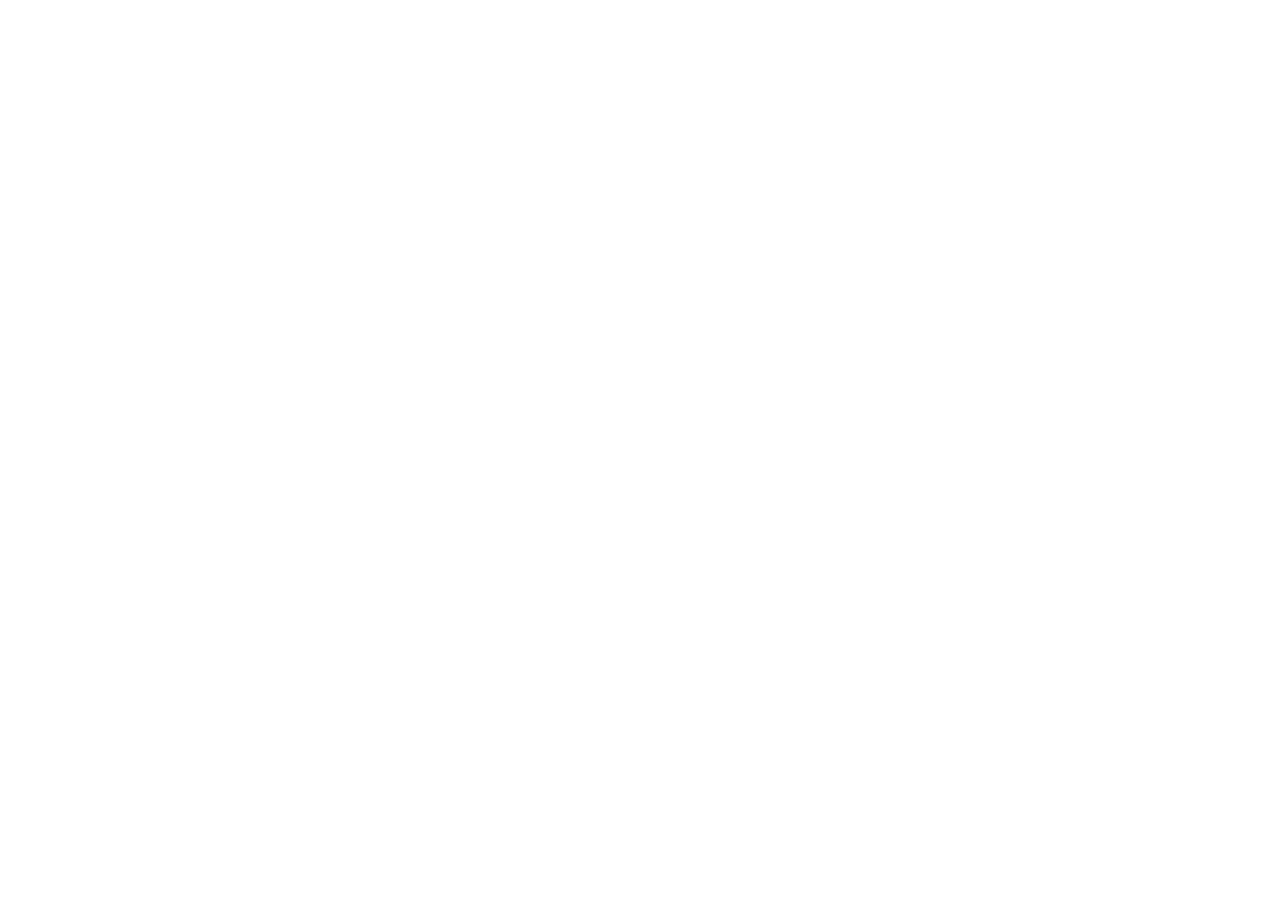
==== html/menu.html @ a93387c2 "init: stark task landing-page" ====
<!doctype html>
<html lang="en">
  <head>
    <meta charset="UTF-8" />
    <meta name="viewport" content="width=device-width, initial-scale=1.0" />
    <link
      type="image/png"
      sizes="16x16"
      rel="icon"
      href="./../assets/ficon/icons16x16.png"
    />
    <link rel="preconnect" href="https://fonts.googleapis.com" />
    <link rel="preconnect" href="https://fonts.gstatic.com" crossorigin />
    <link
      href="https://fonts.googleapis.com/css2?family=Inter:wght@400;600&display=swap"
      rel="stylesheet"
    />
    <link rel="stylesheet" href="./../styles/css/style.css" />
    <title>Menu</title>
  </head>
  <body></body>
</html>
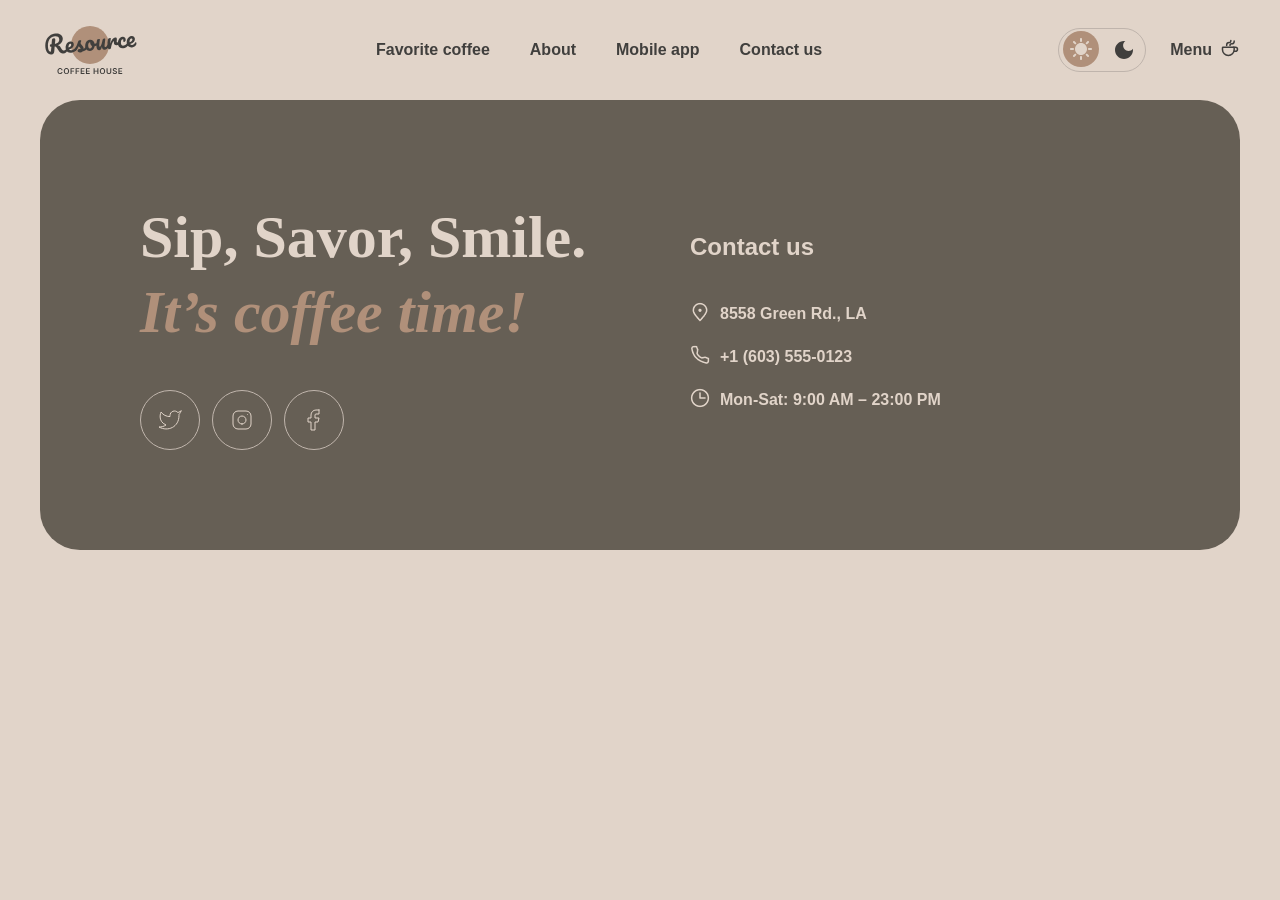
==== commit e8568a93: "feat: add header and footer for index and menu page" ====
--- a/html/menu.html
+++ b/html/menu.html
@@ -15,8 +15,198 @@
       href="https://fonts.googleapis.com/css2?family=Inter:wght@400;600&display=swap"
       rel="stylesheet"
     />
+    <link
+      rel="stylesheet"
+      href="node_modules/modern-normalize/modern-normalize.css"
+    />
     <link rel="stylesheet" href="./../styles/css/style.css" />
     <title>Menu</title>
   </head>
-  <body></body>
+  <body>
+    <div class="wrapper">
+      <div class="container">
+        <div class="header">
+          <a href="./index.html" class="logo"
+            ><img
+              src="./../assets/images/logo.svg"
+              alt="logo"
+              width="100"
+              height="60"
+          /></a>
+          <nav class="header__menu menu-header">
+            <ul class="menu-header__list">
+              <li class="menu-header__item">
+                <a href="#favorites-coffee" class="menu-header__link"
+                  >Favorite coffee</a
+                >
+              </li>
+              <li class="menu-header__item">
+                <a href="#about" class="menu-header__link">About</a>
+              </li>
+              <li class="menu-header__item">
+                <a href="#mobile-app" class="menu-header__link">Mobile app</a>
+              </li>
+              <li class="mmenu-header__item">
+                <a href="#footer" class="menu-header__link">Contact us</a>
+              </li>
+            </ul>
+          </nav>
+          <div class="header__actions">
+            <div class="header__theme-switch theme-switch-header">
+              <div class="theme-switch-header__light">
+                <svg
+                  width="36"
+                  height="36"
+                  viewBox="0 0 36 36"
+                  fill="none"
+                  xmlns="http://www.w3.org/2000/svg"
+                >
+                  <rect width="36" height="36" rx="18" fill="#B0907A" />
+                  <path
+                    d="M17 10V8C17 7.45 17.45 7 18 7C18.55 7 19 7.45 19 8V10C19 10.55 18.55 11 18 11C17.45 11 17 10.55 17 10ZM24.36 13.05L25.77 11.63C26.16 11.24 26.16 10.61 25.77 10.22C25.38 9.83 24.75 9.83 24.36 10.22L22.95 11.64C22.56 12.03 22.56 12.66 22.95 13.05C23.34 13.44 23.97 13.44 24.36 13.05ZM28 17H26C25.45 17 25 17.45 25 18C25 18.55 25.45 19 26 19H28C28.55 19 29 18.55 29 18C29 17.45 28.55 17 28 17ZM18 25C17.45 25 17 25.45 17 26V28C17 28.55 17.45 29 18 29C18.55 29 19 28.55 19 28V26C19 25.45 18.55 25 18 25ZM11.64 13.05L10.22 11.64C9.83 11.25 9.83 10.61 10.22 10.23C10.61 9.85 11.25 9.84 11.63 10.23L13.04 11.64C13.43 12.03 13.43 12.67 13.04 13.05C12.65 13.43 12.02 13.44 11.64 13.05ZM22.95 22.95C22.56 23.34 22.56 23.98 22.95 24.36L24.36 25.77C24.75 26.16 25.39 26.16 25.77 25.77C26.16 25.38 26.16 24.74 25.77 24.36L24.36 22.95C23.98 22.56 23.34 22.56 22.95 22.95ZM8 19H10C10.55 19 11 18.55 11 18C11 17.45 10.55 17 10 17H8C7.45 17 7 17.45 7 18C7 18.55 7.45 19 8 19ZM11.64 25.78L13.05 24.37C13.44 23.98 13.44 23.34 13.05 22.96C12.66 22.58 12.02 22.57 11.64 22.96L10.23 24.37C9.84 24.76 9.84 25.4 10.23 25.78C10.61 26.17 11.25 26.17 11.64 25.78ZM18 12C14.69 12 12 14.69 12 18C12 21.31 14.69 24 18 24C21.31 24 24 21.31 24 18C24 14.69 21.31 12 18 12Z"
+                    fill="#E1D4C9"
+                  />
+                </svg>
+              </div>
+
+              <div class="theme-switch-header__dark">
+                <svg
+                  width="18"
+                  height="18"
+                  viewBox="0 0 18 18"
+                  fill="none"
+                  xmlns="http://www.w3.org/2000/svg"
+                >
+                  <path
+                    d="M9 0C4.03 0 0 4.03 0 9C0 13.97 4.03 18 9 18C13.97 18 18 13.97 18 9C18 8.54 17.96 8.08 17.9 7.64C16.92 9.01 15.32 9.9 13.5 9.9C10.52 9.9 8.1 7.48 8.1 4.5C8.1 2.69 8.99 1.08 10.36 0.0999999C9.92 0.0399999 9.46 0 9 0Z"
+                    fill="#403F3D"
+                  />
+                </svg>
+              </div>
+            </div>
+            <a class="header__button" href="menu.html"
+              >Menu
+
+              <img
+                src="./../assets/images/icons/coffee-cup.svg"
+                alt="coffee cup icon"
+              />
+            </a>
+            <button class="header__burger"><span></span> <span></span></button>
+          </div>
+        </div>
+
+        <footer class="footer" id="footer">
+          <div class="footer__content">
+            <h2 class="footer__title title title_colored_light title_size_s">
+              Sip, Savor, Smile.
+              <span class="title__fragment title__fragment_colored"
+                >It’s coffee time!</span
+              >
+            </h2>
+            <ul class="footer__social-list social-list">
+              <li class="social-list__item">
+                <a href="" class="social-list__link"
+                  ><svg
+                    xmlns="http://www.w3.org/2000/svg"
+                    width="24"
+                    height="24"
+                    viewBox="0 0 24 24"
+                    fill="none"
+                  >
+                    <path
+                      d="M23 3.01006C23 3.01006 20.9821 4.20217 19.86 4.54006C19.2577 3.84757 18.4573 3.35675 17.567 3.13398C16.6767 2.91122 15.7395 2.96725 14.8821 3.29451C14.0247 3.62177 13.2884 4.20446 12.773 4.96377C12.2575 5.72309 11.9877 6.62239 12 7.54006V8.54006C10.2426 8.58562 8.50127 8.19587 6.93101 7.4055C5.36074 6.61513 4.01032 5.44869 3 4.01006C3 4.01006 -1 13.0101 8 17.0101C5.94053 18.408 3.48716 19.109 1 19.0101C10 24.0101 21 19.0101 21 7.51006C20.9991 7.23151 20.9723 6.95365 20.92 6.68006C21.9406 5.67355 23 3.01006 23 3.01006Z"
+                      stroke="#E1D4C9"
+                      stroke-linecap="round"
+                      stroke-linejoin="round"
+                    />
+                  </svg>
+                </a>
+              </li>
+              <li class="social-list__item">
+                <a href="" class="social-list__link">
+                  <svg
+                    xmlns="http://www.w3.org/2000/svg"
+                    width="24"
+                    height="24"
+                    viewBox="0 0 24 24"
+                    fill="none"
+                  >
+                    <path
+                      d="M12 16C14.2091 16 16 14.2091 16 12C16 9.79086 14.2091 8 12 8C9.79086 8 8 9.79086 8 12C8 14.2091 9.79086 16 12 16Z"
+                      stroke="#E1D4C9"
+                      stroke-linecap="round"
+                      stroke-linejoin="round"
+                    />
+                    <path
+                      d="M3 16V8C3 5.23858 5.23858 3 8 3H16C18.7614 3 21 5.23858 21 8V16C21 18.7614 18.7614 21 16 21H8C5.23858 21 3 18.7614 3 16Z"
+                      stroke="#E1D4C9"
+                    />
+                    <path
+                      d="M17.5 6.51L17.51 6.49889"
+                      stroke="#E1D4C9"
+                      stroke-linecap="round"
+                      stroke-linejoin="round"
+                    />
+                  </svg>
+                </a>
+              </li>
+              <li class="social-list__item">
+                <a href="" class="social-list__link">
+                  <svg
+                    xmlns="http://www.w3.org/2000/svg"
+                    width="24"
+                    height="24"
+                    viewBox="0 0 24 24"
+                    fill="none"
+                  >
+                    <path
+                      d="M17 2H14C12.6739 2 11.4021 2.52678 10.4645 3.46447C9.52678 4.40215 9 5.67392 9 7V10H6V14H9V22H13V14H16L17 10H13V7C13 6.73478 13.1054 6.48043 13.2929 6.29289C13.4804 6.10536 13.7348 6 14 6H17V2Z"
+                      stroke="#E1D4C9"
+                      stroke-linecap="round"
+                      stroke-linejoin="round"
+                    />
+                  </svg>
+                </a>
+              </li>
+            </ul>
+          </div>
+
+          <div class="footer__contacts">
+            <h3 class="footer__subtitle">Contact us</h3>
+            <ul class="footer__cotact-list">
+              <li class="footer__contact-item">
+                <a
+                  class="footer__contact-link"
+                  href="https://maps.app.goo.gl/37LEPHxyYh8v7MDGA"
+                  target="_blank"
+                  rel="noopener "
+                >
+                  <img
+                    src="./../assets/images/icons/pin-alt.png"
+                    alt="pin-alt"
+                  />
+                  8558 Green Rd., LA</a
+                >
+              </li>
+              <li class="footer__contact-item">
+                <a class="footer__contact-link" href="tel:+16035550123">
+                  <img src="./../assets/images/icons/phone.png" alt="phone" />
+                  +1 (603) 555-0123</a
+                >
+              </li>
+              <li class="footer__contact-item">
+                <span
+                  ><img
+                    src="./../assets/images/icons/clock.png"
+                    alt="clock"
+                  />Mon-Sat: 9:00 AM – 23:00 PM</span
+                >
+              </li>
+            </ul>
+          </div>
+        </footer>
+      </div>
+    </div>
+  </body>
 </html>
--- a/styles/css/style.css
+++ b/styles/css/style.css
@@ -0,0 +1,617 @@
+:root {
+  --text-accent: #b0907a;
+  --text-light: #e1d4c9;
+  --text-dark: #403f3d;
+  --background-body: #e1d4c9;
+  --background-container: #665f55;
+  --background-backdrop: rgba(64, 63, 61, 0.8);
+  --border-light: #c1b6ad;
+  --border-dark: #665f55;
+}
+
+html,
+body {
+  height: 100%;
+  line-height: 1;
+}
+
+html {
+  font-size: 10px;
+  scroll-behavior: smooth;
+}
+
+body {
+  font-family: "Inter", sans-serif;
+  scrollbar-width: none;
+}
+
+body.overflow-hidden {
+  overflow: hidden;
+}
+
+ul {
+  list-style-type: none;
+}
+
+a {
+  text-decoration: none;
+}
+
+*,
+h1,
+h2,
+h3 {
+  margin: 0;
+  padding: 0;
+}
+
+*,
+html,
+body {
+  -webkit-box-sizing: border-box;
+          box-sizing: border-box;
+}
+
+.wrapper {
+  overflow: hidden;
+  display: -webkit-box;
+  display: -ms-flexbox;
+  display: flex;
+  -webkit-box-orient: vertical;
+  -webkit-box-direction: normal;
+      -ms-flex-direction: column;
+          flex-direction: column;
+  min-height: 100%;
+  background: var(--background-body);
+}
+
+.container {
+  max-width: 1440px;
+  margin: 0px auto;
+  padding: 0px 40px 0px 40px;
+}
+
+.main {
+  -webkit-box-flex: 1;
+      -ms-flex: 1 1 auto;
+          flex: 1 1 auto;
+}
+
+.title {
+  font-family: Inter;
+  font-weight: 600;
+}
+.title_colored_light {
+  color: var(--text-light);
+}
+.title_colored_dark {
+  color: var(--text-dark);
+}
+.title_size_m {
+  font-size: 7.2rem;
+  line-height: 105%; /* 75.6px */
+}
+.title_size_s {
+  font-size: 6rem;
+  line-height: 125%; /* 75px */
+}
+.title__fragment {
+  font-style: italic;
+}
+.title__fragment_colored {
+  color: var(--text-accent);
+}
+
+@media (max-width: 715.99px) {
+  .title_size_m {
+    font-size: 4.2rem;
+    line-height: 115%;
+  }
+  .title_size_s {
+    font-size: 3.2rem;
+  }
+}
+.header {
+  width: 100%;
+  min-height: 100px;
+  display: -webkit-box;
+  display: -ms-flexbox;
+  display: flex;
+  gap: 15px;
+  -webkit-box-pack: justify;
+      -ms-flex-pack: justify;
+          justify-content: space-between;
+  -webkit-box-align: center;
+      -ms-flex-align: center;
+          align-items: center;
+}
+.header__burger {
+  display: none;
+  position: relative;
+  z-index: 10;
+  width: 44px;
+  height: 44px;
+  -webkit-box-pack: center;
+      -ms-flex-pack: center;
+          justify-content: center;
+  -webkit-box-align: center;
+      -ms-flex-align: center;
+          align-items: center;
+  border-radius: 100px;
+  border: 1px solid var(--border-dark);
+  background-color: transparent;
+  cursor: pointer;
+}
+.header__burger span {
+  top: 39%;
+  left: 30%;
+  position: absolute;
+  width: 16px;
+  height: 1.5px;
+  background-color: #282828;
+  -webkit-transition: all 0.5s;
+  transition: all 0.5s;
+}
+.header__burger span:first-child {
+  top: auto;
+  bottom: 39%;
+  -webkit-transition: all 0.5s;
+  transition: all 0.5s;
+}
+.header__burger.burger-open span {
+  top: 50%;
+  -webkit-transform: rotate(45deg);
+      -ms-transform: rotate(45deg);
+          transform: rotate(45deg);
+  -webkit-transition: all 0.5s;
+  transition: all 0.5s;
+}
+.header__burger.burger-open span:first-child {
+  -webkit-transform: rotate(-45deg);
+      -ms-transform: rotate(-45deg);
+          transform: rotate(-45deg);
+  -webkit-transition: all 0.5s;
+  transition: all 0.5s;
+}
+.header__actions {
+  display: -webkit-box;
+  display: -ms-flexbox;
+  display: flex;
+  -webkit-box-pack: justify;
+      -ms-flex-pack: justify;
+          justify-content: space-between;
+  -webkit-box-align: center;
+      -ms-flex-align: center;
+          align-items: center;
+  gap: 24px;
+  height: 52px;
+}
+.header__theme-switch {
+  display: -webkit-box;
+  display: -ms-flexbox;
+  display: flex;
+  -webkit-box-pack: justify;
+      -ms-flex-pack: justify;
+          justify-content: space-between;
+  -webkit-box-align: center;
+      -ms-flex-align: center;
+          align-items: center;
+  gap: 8px;
+  border: 1px solid #bfb4ac;
+  border-radius: 100px;
+  padding: 4px;
+  width: 88px;
+  height: 44px;
+  cursor: pointer;
+}
+.header__button {
+  position: relative;
+  display: -webkit-box;
+  display: -ms-flexbox;
+  display: flex;
+  -webkit-box-pack: center;
+      -ms-flex-pack: center;
+          justify-content: center;
+  -webkit-box-align: start;
+      -ms-flex-align: start;
+          align-items: flex-start;
+  gap: 8px;
+  color: var(--text-dark);
+  font-size: 1.6em;
+  font-style: normal;
+  font-weight: 600;
+  line-height: 150%; /* 24px */
+}
+.header__button img {
+  display: block;
+}
+.header__button::before {
+  position: absolute;
+  bottom: -2px;
+  left: 0;
+  content: "";
+  height: 2px;
+  opacity: 0;
+  width: 100%;
+  -webkit-transform: scaleX(0);
+      -ms-transform: scaleX(0);
+          transform: scaleX(0);
+  -webkit-transform-origin: 50% -50%;
+      -ms-transform-origin: 50% -50%;
+          transform-origin: 50% -50%;
+  background: var(--text-dark);
+  -webkit-transition: all 0.7s;
+  transition: all 0.7s;
+}
+.header__button.disabled {
+  pointer-events: none;
+}
+.header__button.disabled::before {
+  opacity: 1;
+  -webkit-transform: scaleX(1);
+      -ms-transform: scaleX(1);
+          transform: scaleX(1);
+}
+
+.theme-switch-header__light {
+  border-radius: 100px;
+}
+.theme-switch-header__dark {
+  display: -webkit-box;
+  display: -ms-flexbox;
+  display: flex;
+  -webkit-box-pack: center;
+      -ms-flex-pack: center;
+          justify-content: center;
+  -webkit-box-align: center;
+      -ms-flex-align: center;
+          align-items: center;
+  width: 36px;
+  height: 36px;
+  border-radius: 100px;
+  background-color: transparent;
+  -webkit-transition: all 0.7s;
+  transition: all 0.7s;
+}
+.theme-switch-header__dark svg path {
+  fill: #403f3d;
+  -webkit-transition: all 0.7s;
+  transition: all 0.7s;
+}
+
+.logo {
+  position: relative;
+  z-index: 10;
+  width: 100px;
+  max-height: 60px;
+}
+
+.menu-header {
+  display: -webkit-box;
+  display: -ms-flexbox;
+  display: flex;
+  -webkit-box-pack: center;
+      -ms-flex-pack: center;
+          justify-content: center;
+  gap: 40px;
+}
+.menu-header__list {
+  display: -webkit-box;
+  display: -ms-flexbox;
+  display: flex;
+  -webkit-box-pack: center;
+      -ms-flex-pack: center;
+          justify-content: center;
+  -webkit-box-align: center;
+      -ms-flex-align: center;
+          align-items: center;
+  gap: 40px;
+}
+.menu-header__link {
+  position: relative;
+  display: block;
+  color: var(--text-dark);
+  font-size: 1.6em;
+  font-style: normal;
+  font-weight: 600;
+  line-height: 150%; /* 24px */
+}
+.menu-header__link::before {
+  position: absolute;
+  bottom: -2px;
+  left: 0px;
+  content: "";
+  height: 2px;
+  opacity: 0;
+  width: 100%;
+  line-height: 0;
+  -webkit-transform: scale(0, 1);
+      -ms-transform: scale(0, 1);
+          transform: scale(0, 1);
+  -webkit-transform-origin: center top;
+      -ms-transform-origin: center top;
+          transform-origin: center top;
+  background: var(--text-dark);
+  -webkit-transition: all 0.7s;
+  transition: all 0.7s;
+}
+
+.menu-header.burger-open {
+  right: 0;
+  -webkit-transition: all 0.7s;
+  transition: all 0.7s;
+}
+.menu-header.burger-open .header__button {
+  display: -webkit-box;
+  display: -ms-flexbox;
+  display: flex;
+}
+
+@media (hover: hover) {
+  .header__button:hover:before {
+    -webkit-transition: all 0.7s;
+    transition: all 0.7s;
+    opacity: 1;
+    -webkit-transform: scaleX(1);
+        -ms-transform: scaleX(1);
+            transform: scaleX(1);
+  }
+  .menu-header__link:hover:before {
+    -webkit-transition: all 0.7s;
+    transition: all 0.7s;
+    opacity: 1;
+    -webkit-transform: scale(100%, 1);
+        -ms-transform: scale(100%, 1);
+            transform: scale(100%, 1);
+  }
+  .theme-switch-header:hover .theme-switch-header__dark {
+    background-color: #665f55;
+    -webkit-transition: all 0.7s;
+    transition: all 0.7s;
+  }
+  .theme-switch-header:hover .theme-switch-header__dark svg path {
+    fill: #e1d4c9;
+    -webkit-transition: all 0.7s;
+    transition: all 0.7s;
+  }
+}
+@media (max-width: 768.99px) {
+  .menu-header,
+  .header__button {
+    display: none;
+  }
+  .menu-header {
+    height: 100%;
+    width: 100%;
+    position: fixed;
+    z-index: 6;
+    top: 0;
+    right: -100%;
+    background: var(--background-body);
+    margin-top: 99px;
+    padding: 61px 40px 160px 40px;
+    display: -webkit-box;
+    display: -ms-flexbox;
+    display: flex;
+    -webkit-box-orient: vertical;
+    -webkit-box-direction: normal;
+        -ms-flex-direction: column;
+            flex-direction: column;
+    -webkit-box-pack: start;
+        -ms-flex-pack: start;
+            justify-content: start;
+    -webkit-box-align: center;
+        -ms-flex-align: center;
+            align-items: center;
+    gap: 99px;
+    overflow: auto;
+    -webkit-transition: all 0.7s;
+    transition: all 0.7s;
+  }
+  .menu-header__list {
+    -webkit-box-orient: vertical;
+    -webkit-box-direction: normal;
+        -ms-flex-direction: column;
+            flex-direction: column;
+    -webkit-box-pack: start;
+        -ms-flex-pack: start;
+            justify-content: start;
+    gap: 60px;
+  }
+  .menu-header__link,
+  .menu-header .header__button {
+    font-size: 3.2em;
+    font-weight: 600;
+    line-height: 125%;
+  }
+  .header__burger {
+    display: -webkit-box;
+    display: -ms-flexbox;
+    display: flex;
+    -webkit-transition: all 0.7s;
+    transition: all 0.7s;
+  }
+  .header__button {
+    -webkit-box-align: center;
+        -ms-flex-align: center;
+            align-items: center;
+    gap: 16px;
+  }
+}
+.footer {
+  padding: 100px;
+  border-radius: 40px;
+  background: var(--background-container, #665f55);
+  display: -webkit-box;
+  display: -ms-flexbox;
+  display: flex;
+  gap: 100px;
+  -webkit-box-pack: start;
+      -ms-flex-pack: start;
+          justify-content: flex-start;
+  -webkit-box-align: start;
+      -ms-flex-align: start;
+          align-items: start;
+}
+.footer__content {
+  -webkit-box-flex: 0;
+      -ms-flex: 0 1 50%;
+          flex: 0 1 50%;
+  display: -webkit-box;
+  display: -ms-flexbox;
+  display: flex;
+  -webkit-box-orient: vertical;
+  -webkit-box-direction: normal;
+      -ms-flex-direction: column;
+          flex-direction: column;
+  -webkit-box-pack: start;
+      -ms-flex-pack: start;
+          justify-content: flex-start;
+  -webkit-box-align: start;
+      -ms-flex-align: start;
+          align-items: start;
+  gap: 40px;
+}
+.footer__contacts {
+  -webkit-box-flex: 0;
+      -ms-flex: 0 1 50%;
+          flex: 0 1 50%;
+  padding-top: 32px;
+}
+.footer__subtitle {
+  color: var(--text-light);
+  font-size: 2.4rem;
+  font-style: normal;
+  font-weight: 600;
+  line-height: 125%; /* 30px */
+  margin-bottom: 40px;
+}
+.footer__cotact-list {
+  display: -webkit-box;
+  display: -ms-flexbox;
+  display: flex;
+  -webkit-box-orient: vertical;
+  -webkit-box-direction: normal;
+      -ms-flex-direction: column;
+          flex-direction: column;
+  -webkit-box-pack: start;
+      -ms-flex-pack: start;
+          justify-content: flex-start;
+  -webkit-box-align: start;
+      -ms-flex-align: start;
+          align-items: start;
+  gap: 19px;
+}
+.footer__contact-item span,
+.footer__contact-item a {
+  display: -webkit-box;
+  display: -ms-flexbox;
+  display: flex;
+  -webkit-box-align: start;
+      -ms-flex-align: start;
+          align-items: start;
+  gap: 10px;
+  color: var(--text-light);
+  font-size: 1.6rem;
+  font-style: normal;
+  font-weight: 600;
+  line-height: 150%; /* 24px */
+}
+.footer__contact-item a {
+  position: relative;
+  cursor: pointer;
+}
+.footer__contact-item a::before {
+  position: absolute;
+  bottom: -2px;
+  left: 50%;
+  -webkit-transform: translateX(-50%);
+      -ms-transform: translateX(-50%);
+          transform: translateX(-50%);
+  content: "";
+  height: 2px;
+  opacity: 0;
+  width: 0;
+  background: var(--text-light);
+  -webkit-transition: all 0.7s;
+  transition: all 0.7s;
+}
+
+.social-list {
+  display: -webkit-box;
+  display: -ms-flexbox;
+  display: flex;
+  gap: 12px;
+}
+.social-list__link {
+  display: -webkit-box;
+  display: -ms-flexbox;
+  display: flex;
+  width: 60px;
+  height: 60px;
+  -webkit-box-pack: center;
+      -ms-flex-pack: center;
+          justify-content: center;
+  -webkit-box-align: center;
+      -ms-flex-align: center;
+          align-items: center;
+  border-radius: 100px;
+  border: 1px solid var(--border-light);
+  cursor: pointer;
+  background-color: transparent;
+  -webkit-transition: all 0.5s;
+  transition: all 0.5s;
+}
+.social-list__link svg path {
+  stroke: #e1d4c9;
+  -webkit-transition: all 0.5s;
+  transition: all 0.5s;
+}
+
+@media (hover: hover) {
+  .footer__contact-item a:hover:before {
+    width: 100%;
+    -webkit-transition: all 0.7s;
+    transition: all 0.7s;
+    opacity: 1;
+  }
+  .social-list__link:hover {
+    background-color: var(--background-body);
+    -webkit-transition: all 0.5s;
+    transition: all 0.5s;
+  }
+  .social-list__link:hover svg path {
+    stroke: #403f3d;
+    -webkit-transition: all 0.5s;
+    transition: all 0.5s;
+  }
+}
+@media (max-width: 768.99px) {
+  .footer {
+    padding: 100px 60px 105px;
+    -webkit-box-orient: vertical;
+    -webkit-box-direction: normal;
+        -ms-flex-direction: column;
+            flex-direction: column;
+    gap: 100px;
+  }
+  .footer__content, .footer__contacts {
+    -webkit-box-flex: 0;
+        -ms-flex: 0 1 100%;
+            flex: 0 1 100%;
+  }
+  .footer__contacts {
+    padding-top: 0;
+  }
+}
+@media (max-width: 715.99px) {
+  .footer {
+    padding: 60px 15px 65px 16px;
+    gap: 40px;
+  }
+}
+@media (max-width: 715.99px) {
+  .container {
+    padding: 0px 16px 40px 16px;
+  }
+}/*# sourceMappingURL=style.css.map */
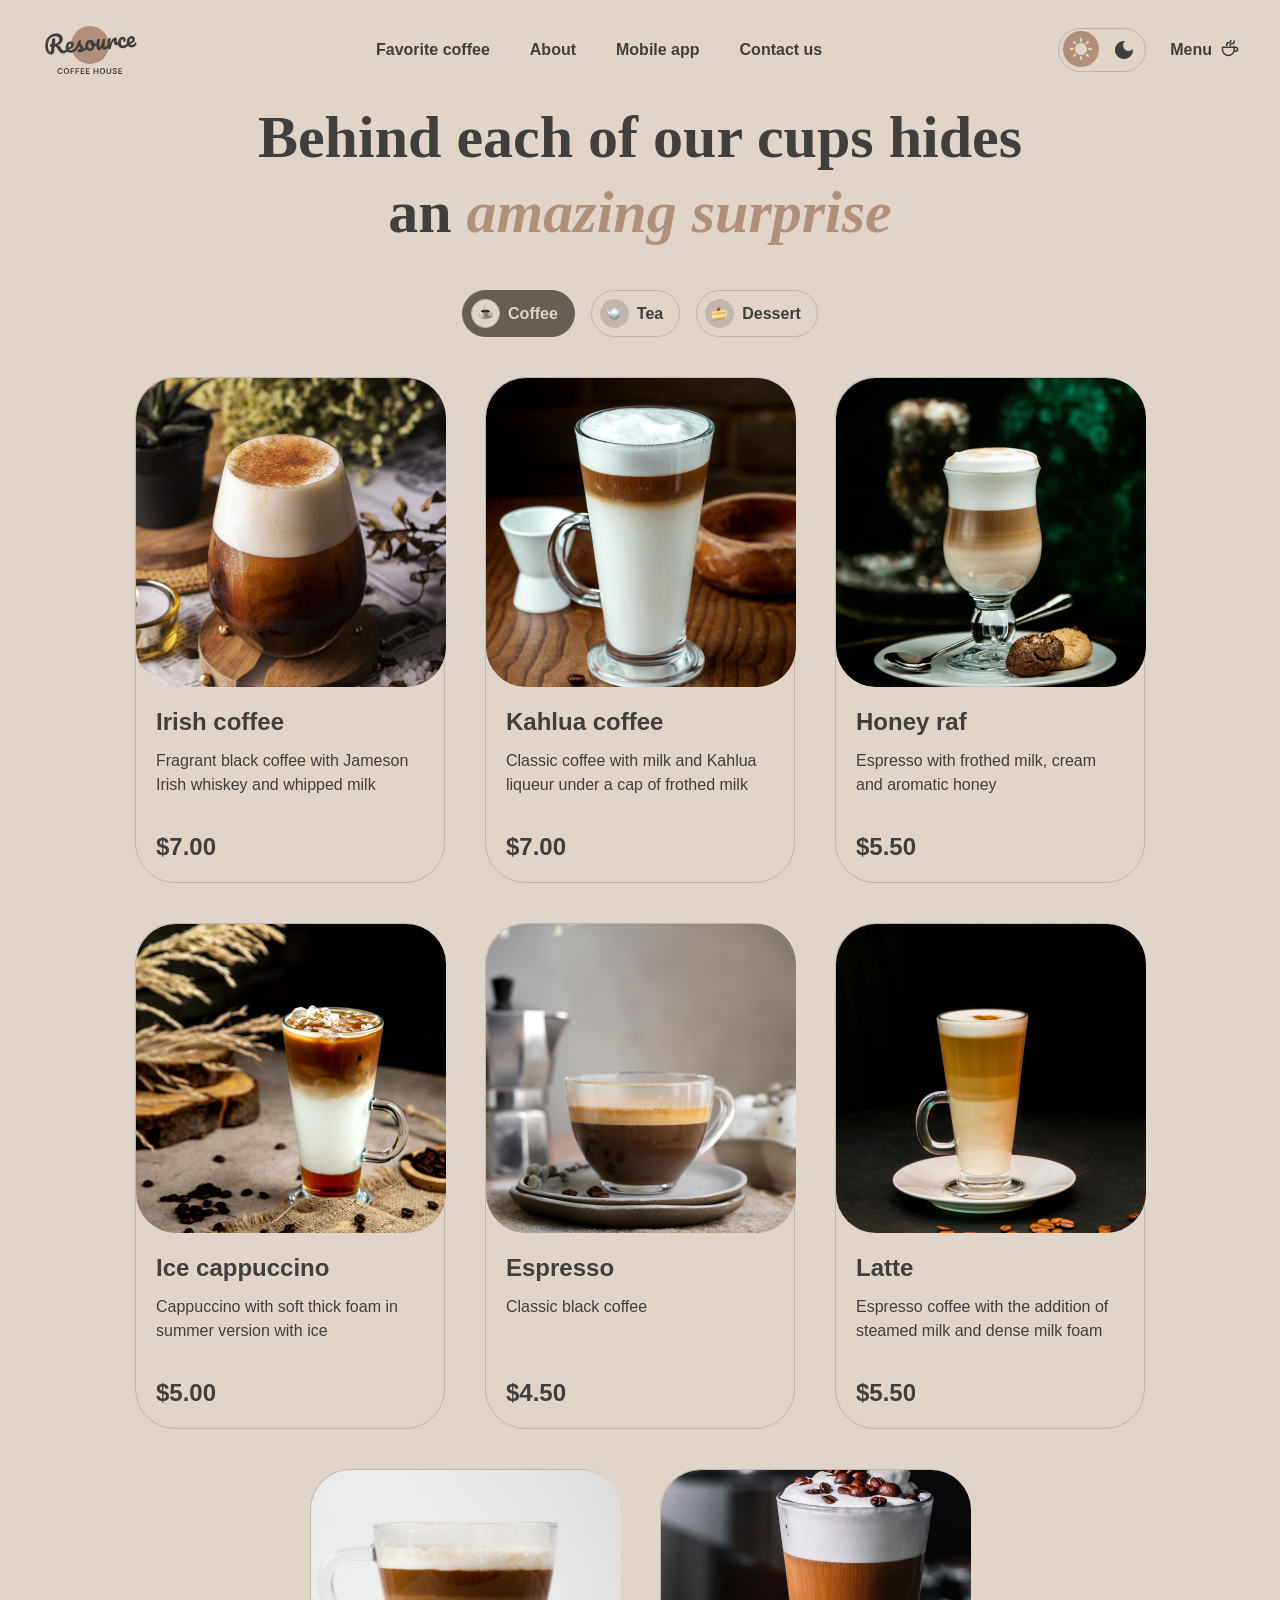
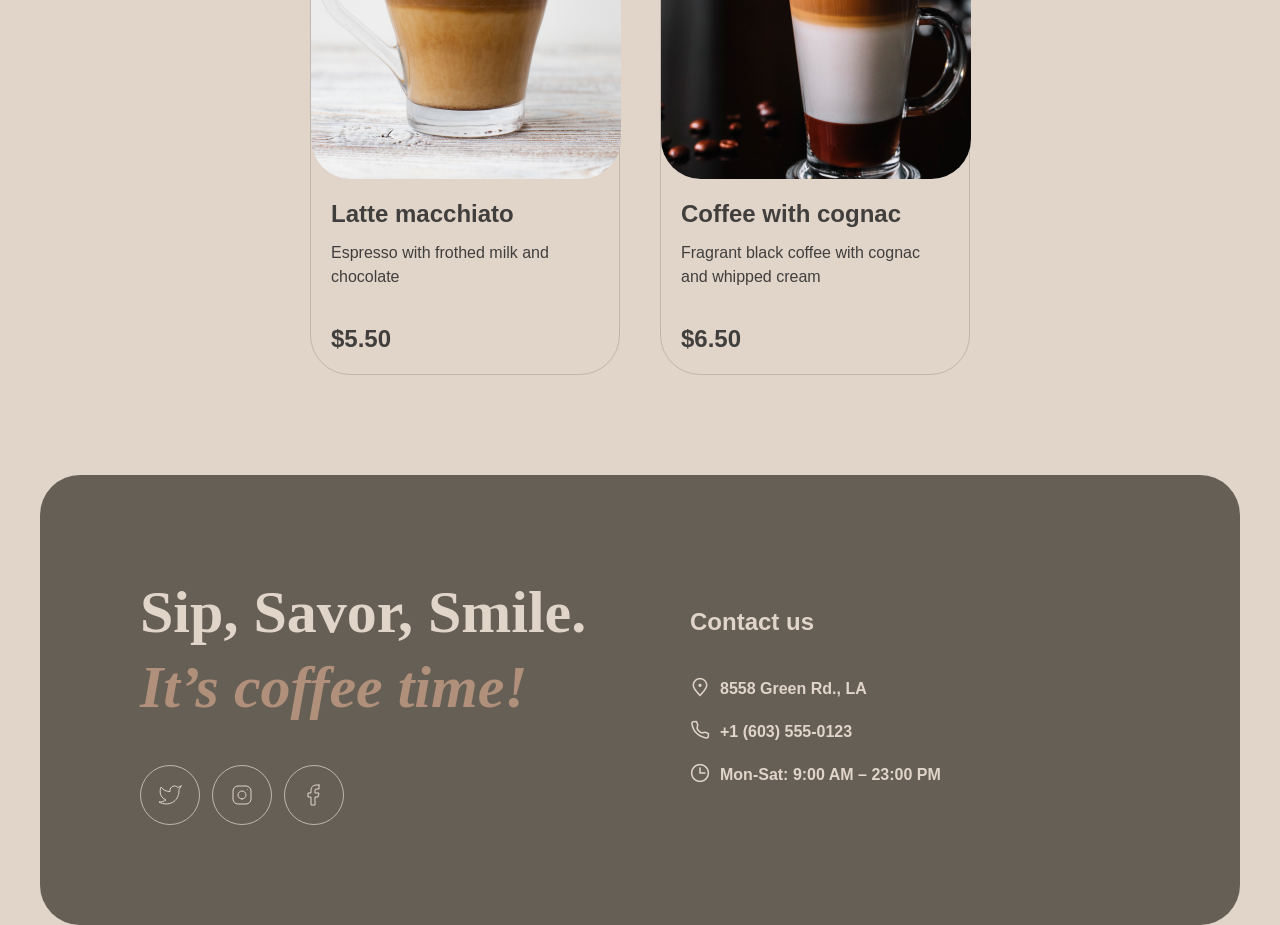
==== commit 3ab05bd7: "feat: add main block for menu page" ====
--- a/html/menu.html
+++ b/html/menu.html
@@ -95,7 +95,367 @@
             <button class="header__burger"><span></span> <span></span></button>
           </div>
         </div>
-
+        <main class="main">
+          <section class="menu">
+            <h1 class="menu__title title title_colored_dark title_size_s">
+              Behind each of our cups hides an
+              <span class="title__fragment title__fragment_colored"
+                >amazing surprise</span
+              >
+            </h1>
+            <div class="menu__block block">
+              <div class="block__tab-container">
+                <div
+                  class="block__tab block__tab-1 block__tab-active"
+                  data-tab="1"
+                >
+                  <div class="block__image">
+                    <img
+                      src="./../assets/images/menu-tab/cup.png"
+                      alt="cup icon"
+                    />
+                  </div>
+                  Coffee
+                </div>
+                <div class="block__tab block__tab-2" data-tab="2">
+                  <div class="block__image">
+                    <img
+                      src="./../assets/images/menu-tab/teapot.png"
+                      alt="teapot icon"
+                    />
+                  </div>
+                  Tea
+                </div>
+                <div class="block__tab block__tab-3" data-tab="3">
+                  <div class="block__image">
+                    <img
+                      src="./../assets/images/menu-tab/cake.png"
+                      alt="cake icon"
+                    />
+                  </div>
+                  Dessert
+                </div>
+              </div>
+              <div
+                class="block__showcase block__showcase-1 block__showcase-active"
+              >
+                <div class="block__item item">
+                  <div class="item__image">
+                    <img
+                      src="./../assets/pictures/menu/coffee/coffee-1.jpg"
+                      alt="Irish coffee"
+                    />
+                  </div>
+                  <div class="item__content">
+                    <p class="item__title">Irish coffee</p>
+                    <p class="item__description">
+                      Fragrant black coffee with Jameson Irish whiskey and
+                      whipped milk
+                    </p>
+                    <p class="item__price">$7.00</p>
+                  </div>
+                </div>
+                <div class="block__item item">
+                  <div class="item__image">
+                    <img
+                      src="./../assets/pictures/menu/coffee/coffee-2.jpg"
+                      alt="Kahlua coffee"
+                    />
+                  </div>
+                  <div class="item__content">
+                    <p class="item__title">Kahlua coffee</p>
+                    <p class="item__description">
+                      Classic coffee with milk and Kahlua liqueur under a cap of
+                      frothed milk
+                    </p>
+                    <p class="item__price">$7.00</p>
+                  </div>
+                </div>
+                <div class="block__item item">
+                  <div class="item__image">
+                    <img
+                      src="./../assets/pictures/menu/coffee/coffee-3.jpg"
+                      alt="Honey raf"
+                    />
+                  </div>
+                  <div class="item__content">
+                    <p class="item__title">Honey raf</p>
+                    <p class="item__description">
+                      Espresso with frothed milk, cream and aromatic honey
+                    </p>
+                    <p class="item__price">$5.50</p>
+                  </div>
+                </div>
+                <div class="block__item item">
+                  <div class="item__image">
+                    <img
+                      src="./../assets/pictures/menu/coffee/coffee-4.jpg"
+                      alt="Ice cappuccino"
+                    />
+                  </div>
+                  <div class="item__content">
+                    <p class="item__title">Ice cappuccino</p>
+                    <p class="item__description">
+                      Cappuccino with soft thick foam in summer version with ice
+                    </p>
+                    <p class="item__price">$5.00</p>
+                  </div>
+                </div>
+                <div class="block__item item">
+                  <div class="item__image">
+                    <img
+                      src="./../assets/pictures/menu/coffee/coffee-5.jpg"
+                      alt="Espresso"
+                    />
+                  </div>
+                  <div class="item__content">
+                    <p class="item__title">Espresso</p>
+                    <p class="item__description">Classic black coffee</p>
+                    <p class="item__price">$4.50</p>
+                  </div>
+                </div>
+                <div class="block__item item">
+                  <div class="item__image">
+                    <img
+                      src="./../assets/pictures/menu/coffee/coffee-6.jpg"
+                      alt="Latte"
+                    />
+                  </div>
+                  <div class="item__content">
+                    <p class="item__title">Latte</p>
+                    <p class="item__description">
+                      Espresso coffee with the addition of steamed milk and
+                      dense milk foam
+                    </p>
+                    <p class="item__price">$5.50</p>
+                  </div>
+                </div>
+                <div class="block__item item">
+                  <div class="item__image">
+                    <img
+                      src="./../assets/pictures/menu/coffee/coffee-7.jpg"
+                      alt="Latte macchiato"
+                    />
+                  </div>
+                  <div class="item__content">
+                    <p class="item__title">Latte macchiato</p>
+                    <p class="item__description">
+                      Espresso with frothed milk and chocolate
+                    </p>
+                    <p class="item__price">$5.50</p>
+                  </div>
+                </div>
+                <div class="block__item item">
+                  <div class="item__image">
+                    <img
+                      src="./../assets/pictures/menu/coffee/coffee-8.jpg"
+                      alt="Coffee with cognac"
+                    />
+                  </div>
+                  <div class="item__content">
+                    <p class="item__title">Coffee with cognac</p>
+                    <p class="item__description">
+                      Fragrant black coffee with cognac and whipped cream
+                    </p>
+                    <p class="item__price">$6.50</p>
+                  </div>
+                </div>
+              </div>
+              <div class="block__showcase block__showcase-2">
+                <div class="block__item item">
+                  <div class="item__image">
+                    <img
+                      src="./../assets/pictures/menu/tea/tea-1.png"
+                      alt="Moroccan"
+                    />
+                  </div>
+                  <div class="item__content">
+                    <p class="item__title">Moroccan</p>
+                    <p class="item__description">
+                      Fragrant black tea with the addition of tangerine,
+                      cinnamon, honey, lemon and mint
+                    </p>
+                    <p class="item__price">$4.50</p>
+                  </div>
+                </div>
+                <div class="block__item item">
+                  <div class="item__image">
+                    <img
+                      src="./../assets/pictures/menu/tea/tea-2.png"
+                      alt="Ginger"
+                    />
+                  </div>
+                  <div class="item__content">
+                    <p class="item__title">Ginger</p>
+                    <p class="item__description">
+                      Original black tea with fresh ginger, lemon and honey
+                    </p>
+                    <p class="item__price">$5.00</p>
+                  </div>
+                </div>
+                <div class="block__item item">
+                  <div class="item__image">
+                    <img
+                      src="./../assets/pictures/menu/tea/tea-3.png"
+                      alt="Cranberry"
+                    />
+                  </div>
+                  <div class="item__content">
+                    <p class="item__title">Cranberry</p>
+                    <p class="item__description">
+                      Invigorating black tea with cranberry and honey
+                    </p>
+                    <p class="item__price">$5.00</p>
+                  </div>
+                </div>
+                <div class="block__item item">
+                  <div class="item__image">
+                    <img
+                      src="./../assets/pictures/menu/tea/tea-4.png"
+                      alt="Sea buckthorn"
+                    />
+                  </div>
+                  <div class="item__content">
+                    <p class="item__title">Sea buckthorn</p>
+                    <p class="item__description">
+                      Toning sweet black tea with sea buckthorn, fresh thyme and
+                      cinnamon
+                    </p>
+                    <p class="item__price">$5.50</p>
+                  </div>
+                </div>
+              </div>
+              <div class="block__showcase block__showcase-3">
+                <div class="block__item item">
+                  <div class="item__image">
+                    <img
+                      src="./../assets/pictures/menu/dessert/dessert-1.png"
+                      alt="Marble cheesecake"
+                    />
+                  </div>
+                  <div class="item__content">
+                    <p class="item__title">Marble cheesecake</p>
+                    <p class="item__description">
+                      Philadelphia cheese with lemon zest on a light sponge cake
+                      and red currant jam
+                    </p>
+                    <p class="item__price">$3.50</p>
+                  </div>
+                </div>
+                <div class="block__item item">
+                  <div class="item__image">
+                    <img
+                      src="./../assets/pictures/menu/dessert/dessert-2.png"
+                      alt="Red velvet"
+                    />
+                  </div>
+                  <div class="item__content">
+                    <p class="item__title">Red velvet</p>
+                    <p class="item__description">
+                      Layer cake with cream cheese frosting
+                    </p>
+                    <p class="item__price">$4.00</p>
+                  </div>
+                </div>
+                <div class="block__item item">
+                  <div class="item__image">
+                    <img
+                      src="./../assets/pictures/menu/dessert/dessert-3.png"
+                      alt="Cheesecakes"
+                    />
+                  </div>
+                  <div class="item__content">
+                    <p class="item__title">Cheesecakes</p>
+                    <p class="item__description">
+                      Soft cottage cheese pancakes with sour cream and fresh
+                      berries and sprinkled with powdered sugar
+                    </p>
+                    <p class="item__price">$4.50</p>
+                  </div>
+                </div>
+                <div class="block__item item">
+                  <div class="item__image">
+                    <img
+                      src="./../assets/pictures/menu/dessert/dessert-4.png"
+                      alt="Creme brulee"
+                    />
+                  </div>
+                  <div class="item__content">
+                    <p class="item__title">Creme brulee</p>
+                    <p class="item__description">
+                      Delicate creamy dessert in a caramel basket with wild
+                      berries
+                    </p>
+                    <p class="item__price">$4.00</p>
+                  </div>
+                </div>
+                <div class="block__item item">
+                  <div class="item__image">
+                    <img
+                      src="./../assets/pictures/menu/dessert/dessert-5.png"
+                      alt="Pancakes"
+                    />
+                  </div>
+                  <div class="item__content">
+                    <p class="item__title">Pancakes</p>
+                    <p class="item__description">
+                      Tender pancakes with strawberry jam and fresh strawberries
+                    </p>
+                    <p class="item__price">$4.50</p>
+                  </div>
+                </div>
+                <div class="block__item item">
+                  <div class="item__image">
+                    <img
+                      src="./../assets/pictures/menu/dessert/dessert-6.png"
+                      alt="Honey cake"
+                    />
+                  </div>
+                  <div class="item__content">
+                    <p class="item__title">Honey cake</p>
+                    <p class="item__description">
+                      Classic honey cake with delicate custard
+                    </p>
+                    <p class="item__price">$4.50</p>
+                  </div>
+                </div>
+                <div class="block__item item">
+                  <div class="item__image">
+                    <img
+                      src="./../assets/pictures/menu/dessert/dessert-7.png"
+                      alt="Chocolate cake"
+                    />
+                  </div>
+                  <div class="item__content">
+                    <p class="item__title">Chocolate cake</p>
+                    <p class="item__description">
+                      Cake with hot chocolate filling and nuts with dried
+                      apricots
+                    </p>
+                    <p class="item__price">$5.50</p>
+                  </div>
+                </div>
+                <div class="block__item item">
+                  <div class="item__image">
+                    <img
+                      src="./../assets/pictures/menu/dessert/dessert-8.png"
+                      alt="Black forest"
+                    />
+                  </div>
+                  <div class="item__content">
+                    <p class="item__title">Black forest</p>
+                    <p class="item__description">
+                      A combination of thin sponge cake with cherry jam and
+                      light chocolate mousse
+                    </p>
+                    <p class="item__price">$6.50</p>
+                  </div>
+                </div>
+              </div>
+            </div>
+            <div class="block__refresh"></div>
+          </section>
+        </main>
         <footer class="footer" id="footer">
           <div class="footer__content">
             <h2 class="footer__title title title_colored_light title_size_s">
--- a/styles/css/style.css
+++ b/styles/css/style.css
@@ -438,6 +438,596 @@
     gap: 16px;
   }
 }
+.enjoy {
+  position: relative;
+  padding: 100px;
+  display: -webkit-box;
+  display: -ms-flexbox;
+  display: flex;
+  -webkit-box-orient: vertical;
+  -webkit-box-direction: normal;
+      -ms-flex-direction: column;
+          flex-direction: column;
+  -webkit-box-pack: center;
+      -ms-flex-pack: center;
+          justify-content: center;
+  -webkit-box-align: start;
+      -ms-flex-align: start;
+          align-items: flex-start;
+  -ms-flex-item-align: stretch;
+      align-self: stretch;
+  border-radius: 40px;
+  overflow: hidden;
+  background: url("./../../assets/pictures/enjoy-section/bg.jpg") center/cover no-repeat;
+}
+.enjoy__background-video {
+  width: 100%;
+  height: 100%;
+  position: absolute;
+  top: 0;
+  left: 0;
+  z-index: 1;
+  -o-object-fit: cover;
+     object-fit: cover;
+  width: 100%;
+  height: 100%;
+}
+.enjoy__content {
+  position: relative;
+  z-index: 4;
+  display: -webkit-box;
+  display: -ms-flexbox;
+  display: flex;
+  max-width: 530px;
+  -webkit-box-orient: vertical;
+  -webkit-box-direction: normal;
+      -ms-flex-direction: column;
+          flex-direction: column;
+  -webkit-box-pack: center;
+      -ms-flex-pack: center;
+          justify-content: center;
+  -webkit-box-align: start;
+      -ms-flex-align: start;
+          align-items: flex-start;
+  gap: 40px;
+}
+.enjoy__description {
+  color: var(--text-light);
+  font-size: 1.6rem;
+  font-style: normal;
+  font-weight: 400;
+  line-height: 150%; /* 24px */
+}
+.enjoy__button {
+  position: relative;
+  display: -webkit-box;
+  display: -ms-flexbox;
+  display: flex;
+  width: 200px;
+  height: 64px;
+  -webkit-box-align: center;
+      -ms-flex-align: center;
+          align-items: center;
+  -webkit-box-pack: center;
+      -ms-flex-pack: center;
+          justify-content: center;
+  border-radius: 100px;
+  background: var(--background-body);
+  color: var(--text-dark);
+  text-align: center;
+  font-size: 1.6rem;
+  font-style: normal;
+  font-weight: 600;
+  line-height: 150%; /* 24px */
+}
+.enjoy__button span {
+  position: absolute;
+  top: 50%;
+  right: 78px;
+  padding-right: 0px;
+  -webkit-transform: translateY(-50%);
+      -ms-transform: translateY(-50%);
+          transform: translateY(-50%);
+  -webkit-transition: all 0.5s;
+  transition: all 0.5s;
+}
+.enjoy__button img {
+  position: absolute;
+  top: 50%;
+  -webkit-transform: translateY(-50%);
+      -ms-transform: translateY(-50%);
+          transform: translateY(-50%);
+  right: 62px;
+  width: 20px;
+  height: 20px;
+  opacity: 0;
+  -webkit-transition: all 0.5s;
+  transition: all 0.5s;
+}
+
+@media (hover: hover) {
+  .enjoy__button:hover img {
+    -webkit-transition: all 0.5s;
+    transition: all 0.5s;
+    opacity: 1;
+  }
+  .enjoy__button:hover span {
+    padding-right: 10px;
+    -webkit-transition: all 0.5s;
+    transition: all 0.5s;
+  }
+}
+@media (max-width: 768.99px) {
+  .enjoy {
+    padding: 100px 60px;
+  }
+  .enjoy__button {
+    display: -webkit-box;
+    display: -ms-flexbox;
+    display: flex;
+    gap: 8px;
+    -webkit-box-pack: center;
+        -ms-flex-pack: center;
+            justify-content: center;
+    -webkit-box-align: center;
+        -ms-flex-align: center;
+            align-items: center;
+  }
+  .enjoy__button span {
+    position: static;
+    -webkit-transform: translateY(0);
+        -ms-transform: translateY(0);
+            transform: translateY(0);
+  }
+  .enjoy__button img {
+    position: static;
+    -webkit-transform: translateY(0);
+        -ms-transform: translateY(0);
+            transform: translateY(0);
+    opacity: 1;
+  }
+}
+@media (max-width: 715.99px) {
+  .enjoy {
+    padding: 60px 16px;
+  }
+}
+.favorites-coffee {
+  padding-top: 100px;
+  padding-bottom: 100px;
+  text-align: center;
+}
+.favorites-coffee__title {
+  padding-bottom: 40px;
+}
+.slider {
+  display: -webkit-box;
+  display: -ms-flexbox;
+  display: flex;
+  -webkit-box-pack: center;
+      -ms-flex-pack: center;
+          justify-content: center;
+  -webkit-box-align: center;
+      -ms-flex-align: center;
+          align-items: center;
+}
+.slider__wrapper {
+  width: 480px;
+  margin: 0 auto;
+  overflow: hidden;
+  margin-bottom: 40px;
+}
+.slider__list {
+  display: -webkit-box;
+  display: -ms-flexbox;
+  display: flex;
+  position: relative;
+  left: 0;
+  -webkit-transition: all 0.3s;
+  transition: all 0.3s;
+}
+.item-slider {
+  overflow: hidden;
+  width: 100%;
+  -ms-flex-negative: 0;
+      flex-shrink: 0;
+  -webkit-transition: all 0.4s;
+  transition: all 0.4s;
+}
+.item-slider__wrapper {
+  display: -webkit-box;
+  display: -ms-flexbox;
+  display: flex;
+  -webkit-box-orient: vertical;
+  -webkit-box-direction: normal;
+      -ms-flex-direction: column;
+          flex-direction: column;
+  gap: 20px;
+  -webkit-box-pack: start;
+      -ms-flex-pack: start;
+          justify-content: start;
+  -webkit-box-align: center;
+      -ms-flex-align: center;
+          align-items: center;
+}
+.item-slider__picture {
+  max-width: 100%;
+  display: -webkit-box;
+  display: -ms-flexbox;
+  display: flex;
+  -webkit-box-pack: center;
+      -ms-flex-pack: center;
+          justify-content: center;
+  -webkit-box-align: start;
+      -ms-flex-align: start;
+          align-items: flex-start;
+}
+.item-slider__picture img {
+  width: 100%;
+  max-width: 100%;
+  height: auto;
+}
+.item-slider__content {
+  max-width: 480px;
+  margin: 0 auto;
+  display: -webkit-box;
+  display: -ms-flexbox;
+  display: flex;
+  -webkit-box-orient: vertical;
+  -webkit-box-direction: normal;
+      -ms-flex-direction: column;
+          flex-direction: column;
+  -webkit-box-pack: start;
+      -ms-flex-pack: start;
+          justify-content: start;
+  -webkit-box-align: center;
+      -ms-flex-align: center;
+          align-items: center;
+  gap: 16px;
+}
+.item-slider__title {
+  color: var(--text-dark);
+  text-align: center;
+  font-size: 2.4em;
+  font-style: normal;
+  font-weight: 600;
+  line-height: 125%; /* 30px */
+}
+.item-slider__description {
+  color: var(--text-dark);
+  text-align: center;
+  font-size: 1.6rem;
+  font-style: normal;
+  font-weight: 400;
+  line-height: 150%; /* 24px */
+}
+.item-slider__price {
+  color: var(--text-dark);
+  text-align: center;
+  font-family: Inter;
+  font-size: 2.4rem;
+  font-style: normal;
+  font-weight: 600;
+  line-height: 125%; /* 30px */
+}
+
+.slider {
+  position: relative;
+  -webkit-transition: all 0.4s;
+  transition: all 0.4s;
+}
+.slider__control {
+  -webkit-box-flex: 0;
+      -ms-flex: 0 0 auto;
+          flex: 0 0 auto;
+  display: -webkit-box;
+  display: -ms-flexbox;
+  display: flex;
+  width: 60px;
+  height: 60px;
+  -webkit-box-pack: center;
+      -ms-flex-pack: center;
+          justify-content: center;
+  -webkit-box-align: center;
+      -ms-flex-align: center;
+          align-items: center;
+  border-radius: 100px;
+  border: 1px solid var(--border-dark);
+  background-color: transparent;
+  -webkit-transition: all 0.5s;
+  transition: all 0.5s;
+  margin-bottom: 36px;
+  cursor: pointer;
+}
+.slider__control svg path {
+  stroke: #403f3d;
+  -webkit-transition: all 0.5s;
+  transition: all 0.5s;
+}
+.slider__indicators {
+  display: -webkit-box;
+  display: -ms-flexbox;
+  display: flex;
+  gap: 12px;
+  -webkit-box-pack: center;
+      -ms-flex-pack: center;
+          justify-content: center;
+  -webkit-box-align: center;
+      -ms-flex-align: center;
+          align-items: center;
+}
+.slider__indicator {
+  height: 4px;
+  width: 40px;
+  border-radius: 100px;
+  background: var(--border-light);
+}
+.slider__indicator span {
+  display: block;
+  height: 100%;
+}
+.slider__indicator_active span {
+  width: 100%;
+  border-radius: 100px;
+  background: var(--border-dark);
+}
+
+@media (hover: hover) {
+  .slider__control:hover {
+    background: var(--background-container);
+    -webkit-transition: all 0.5s;
+    transition: all 0.5s;
+  }
+  .slider__control:hover svg path {
+    stroke: #e1d4c9;
+    -webkit-transition: all 0.5s;
+    transition: all 0.5s;
+  }
+}
+@media (max-width: 715.99px) {
+  .slider__wrapper {
+    width: 348px;
+    margin: 0 auto;
+    overflow: hidden;
+    margin-bottom: 40px;
+  }
+  .slider__content {
+    width: 348px;
+  }
+  .slider__control {
+    display: none;
+  }
+  .item-slider__wrapper {
+    gap: 18px;
+  }
+}
+.about__title {
+  margin-bottom: 40px;
+}
+.about__galleray {
+  max-width: 1360px;
+  display: grid;
+  -webkit-column-gap: 40px;
+     -moz-column-gap: 40px;
+          column-gap: 40px;
+  grid-template-columns: 1fr 1fr;
+  grid-template-rows: repeat(106, 10px);
+}
+.about__image {
+  border-radius: 20px;
+  overflow: hidden;
+  max-width: 660px;
+  display: -webkit-box;
+  display: -ms-flexbox;
+  display: flex;
+  -webkit-box-pack: center;
+      -ms-flex-pack: center;
+          justify-content: center;
+  -webkit-box-align: center;
+      -ms-flex-align: center;
+          align-items: center;
+}
+.about__image img {
+  height: auto;
+  -webkit-transition: all 0.5s;
+  transition: all 0.5s;
+}
+.about__image:nth-child(1) {
+  grid-area: 1/1/span 59/span 1;
+}
+.about__image:nth-child(2) {
+  grid-area: 1/2/span 43/span 1;
+}
+.about__image:nth-child(3) {
+  grid-area: 64/1/span 43/span 1;
+}
+.about__image:nth-child(4) {
+  grid-area: 48/2/span 59/span 1;
+}
+
+@media (hover: hover) {
+  .about__image:hover img {
+    -webkit-transform: scale(0.9);
+        -ms-transform: scale(0.9);
+            transform: scale(0.9);
+    -webkit-transition: all 0.5s;
+    transition: all 0.5s;
+  }
+}
+@media (max-width: 768.99px) {
+  .about__galleray {
+    max-width: 100%;
+    grid-template: repeat(2, 590px)/repeat(1, 1fr);
+    row-gap: 40px;
+  }
+  .about__image {
+    max-width: 100%;
+  }
+  .about__image:nth-child(3) {
+    display: none;
+    grid-area: content;
+  }
+  .about__image:nth-child(2) {
+    display: none;
+    grid-area: content;
+  }
+  .about__image:nth-child(1) {
+    grid-area: 1/1/span 1/span 1;
+  }
+  .about__image:nth-child(4) {
+    grid-area: 2/1/span 1/span 1;
+  }
+}
+.mobile-app {
+  padding-top: 99px;
+  padding-bottom: 100px;
+  display: -webkit-box;
+  display: -ms-flexbox;
+  display: flex;
+  gap: 100px;
+  -webkit-box-pack: justify;
+      -ms-flex-pack: justify;
+          justify-content: space-between;
+  -webkit-box-align: center;
+      -ms-flex-align: center;
+          align-items: center;
+}
+.mobile-app__content {
+  -webkit-box-flex: 0;
+      -ms-flex: 0 1 50%;
+          flex: 0 1 50%;
+  display: -webkit-box;
+  display: -ms-flexbox;
+  display: flex;
+  -webkit-box-orient: vertical;
+  -webkit-box-direction: normal;
+      -ms-flex-direction: column;
+          flex-direction: column;
+  -webkit-box-pack: start;
+      -ms-flex-pack: start;
+          justify-content: flex-start;
+  -webkit-box-align: start;
+      -ms-flex-align: start;
+          align-items: start;
+  gap: 40px;
+}
+.mobile-app__description {
+  color: var(--text-dark);
+  font-size: 1.6rem;
+  font-style: normal;
+  font-weight: 400;
+  line-height: 150%; /* 24px */
+  -ms-flex-item-align: stretch;
+      align-self: stretch;
+}
+.mobile-app__links {
+  display: -webkit-box;
+  display: -ms-flexbox;
+  display: flex;
+  gap: 20px;
+}
+.mobile-app__link {
+  display: grid;
+  -webkit-column-gap: 8px;
+     -moz-column-gap: 8px;
+          column-gap: 8px;
+  row-gap: 2px;
+  grid-template: "icon a" "icon b";
+  grid-template-columns: 33px auto;
+  justify-items: start;
+  width: 200px;
+  padding: 12px 20px;
+  border-radius: 100px;
+  border: 1px solid var(--border-dark);
+  background-color: transparent;
+  -webkit-transition: all 0.5s;
+  transition: all 0.5s;
+  cursor: pointer;
+}
+.mobile-app__link svg {
+  grid-area: icon;
+}
+.mobile-app__link svg path {
+  fill: #403f3d;
+  -webkit-transition: all 0.5s;
+  transition: all 0.5s;
+}
+.mobile-app__link span {
+  color: var(--text-dark);
+  text-align: center;
+  font-size: 1rem;
+  font-style: normal;
+  font-weight: 600;
+  line-height: 140%; /* 14px */
+  -ms-flex-item-align: end;
+      align-self: end;
+}
+.mobile-app__link span:last-child {
+  color: var(--text-dark);
+  font-size: 1.6em;
+  font-style: normal;
+  font-weight: 600;
+  line-height: 150%; /* 24px */
+  -ms-flex-item-align: start;
+      align-self: start;
+  -webkit-transition: all 0.5s;
+  transition: all 0.5s;
+}
+.mobile-app__image {
+  -webkit-box-flex: 0;
+      -ms-flex: 0 1 50%;
+          flex: 0 1 50%;
+  max-width: 50%;
+}
+.mobile-app__image img {
+  width: 100%;
+}
+
+@media (hover: hover) {
+  .mobile-app__link:hover {
+    background-color: var(--background-container);
+    -webkit-transition: all 0.5s;
+    transition: all 0.5s;
+  }
+  .mobile-app__link:hover span {
+    color: var(--text-light);
+    -webkit-transition: all 0.5s;
+    transition: all 0.5s;
+  }
+  .mobile-app__link:hover svg path {
+    fill: #e1d4c9;
+    -webkit-transition: all 0.5s;
+    transition: all 0.5s;
+  }
+}
+@media (max-width: 768.99px) {
+  .mobile-app {
+    padding-bottom: 97px;
+    -webkit-box-orient: vertical;
+    -webkit-box-direction: normal;
+        -ms-flex-direction: column;
+            flex-direction: column;
+    gap: 100px;
+  }
+  .mobile-app__content, .mobile-app__image {
+    -webkit-box-flex: 0;
+        -ms-flex: 0 1 100%;
+            flex: 0 1 100%;
+    max-width: 100%;
+  }
+}
+@media (max-width: 715.99px) {
+  .mobile-app {
+    gap: 40px;
+    padding-bottom: 90px;
+  }
+  .mobile-app__links {
+    -webkit-box-orient: vertical;
+    -webkit-box-direction: normal;
+        -ms-flex-direction: column;
+            flex-direction: column;
+  }
+}
 .footer {
   padding: 100px;
   border-radius: 40px;
@@ -610,6 +1200,430 @@
     gap: 40px;
   }
 }
+.block {
+  margin-bottom: 100px;
+}
+.block__tab-container {
+  display: -webkit-box;
+  display: -ms-flexbox;
+  display: flex;
+  -webkit-box-pack: center;
+      -ms-flex-pack: center;
+          justify-content: center;
+  gap: 16px;
+  max-width: 100%;
+  text-align: center;
+  margin-bottom: 40px;
+}
+.block__tab {
+  display: -webkit-box;
+  display: -ms-flexbox;
+  display: flex;
+  padding: 8px 16px 8px 8px;
+  -webkit-box-pack: center;
+      -ms-flex-pack: center;
+          justify-content: center;
+  -webkit-box-align: center;
+      -ms-flex-align: center;
+          align-items: center;
+  gap: 8px;
+  border-radius: 100px;
+  border: 1px solid var(--border-light);
+  background-color: transparent;
+  color: var(--text-dark);
+  font-size: 1.6rem;
+  font-style: normal;
+  font-weight: 600;
+  line-height: 150%; /* 24px */
+  -webkit-transition: all 0.7s;
+  transition: all 0.7s;
+  cursor: pointer;
+}
+.block__tab-active {
+  background-color: var(--background-container);
+  border: 1px solid var(--background-container);
+  color: var(--text-light);
+  -webkit-transition: all 0.7s;
+  transition: all 0.7s;
+  cursor: default;
+}
+.block__tab-active .block__image {
+  background: var(--background-body);
+}
+.block__image {
+  display: -webkit-box;
+  display: -ms-flexbox;
+  display: flex;
+  padding: 5px 5px;
+  -webkit-box-pack: center;
+      -ms-flex-pack: center;
+          justify-content: center;
+  -webkit-box-align: center;
+      -ms-flex-align: center;
+          align-items: center;
+  border-radius: 100px;
+  border: 1px solid var(--border-light);
+  background: var(--border-light);
+}
+.block__showcase {
+  display: none;
+  -webkit-box-pack: center;
+      -ms-flex-pack: center;
+          justify-content: center;
+  -webkit-box-align: stretch;
+      -ms-flex-align: stretch;
+          align-items: stretch;
+  -ms-flex-wrap: wrap;
+      flex-wrap: wrap;
+  gap: 40px;
+  -webkit-box-align: start;
+      -ms-flex-align: start;
+          align-items: start;
+}
+.block__showcase.block__showcase-active {
+  display: -webkit-box;
+  display: -ms-flexbox;
+  display: flex;
+}
+.block__item.remove {
+  display: none;
+}
+.block__refresh {
+  display: none;
+  width: 60px;
+  height: 60px;
+  margin: 0 auto 100px;
+  border-radius: 100px;
+  border: 1px solid var(--border-dark, #665f55);
+  background-color: transparent;
+  background-image: url("../../assets/images/icons/refresh.png");
+  background-size: 24px 24px;
+  background-position: center center;
+  background-repeat: no-repeat;
+}
+.block__refresh.active {
+  display: block;
+}
+
+.item {
+  display: -webkit-box;
+  display: -ms-flexbox;
+  display: flex;
+  -webkit-box-orient: vertical;
+  -webkit-box-direction: normal;
+      -ms-flex-direction: column;
+          flex-direction: column;
+  height: 506px;
+  max-width: 310px;
+  border-radius: 40px;
+  border: 1px solid var(--border-light, #c1b6ad);
+  cursor: pointer;
+}
+.item__image {
+  display: -webkit-box;
+  display: -ms-flexbox;
+  display: flex;
+  -webkit-box-pack: center;
+      -ms-flex-pack: center;
+          justify-content: center;
+  -webkit-box-align: center;
+      -ms-flex-align: center;
+          align-items: center;
+  width: 310px;
+  height: 310px;
+  border-radius: 40px;
+  overflow: hidden;
+}
+.item__image img {
+  display: block;
+  -webkit-transition: all 0.7s;
+  transition: all 0.7s;
+}
+.item__content {
+  -webkit-box-flex: 0;
+      -ms-flex: 0 1 196px;
+          flex: 0 1 196px;
+  padding: 20px;
+  display: -webkit-box;
+  display: -ms-flexbox;
+  display: flex;
+  -webkit-box-orient: vertical;
+  -webkit-box-direction: normal;
+      -ms-flex-direction: column;
+          flex-direction: column;
+  -webkit-box-pack: justify;
+      -ms-flex-pack: justify;
+          justify-content: space-between;
+  -webkit-box-align: start;
+      -ms-flex-align: start;
+          align-items: start;
+  gap: 12px;
+}
+.item__title {
+  color: var(--text-dark);
+  font-size: 2.4rem;
+  font-style: normal;
+  font-weight: 600;
+  line-height: 125%; /* 30px */
+}
+.item__description {
+  color: var(--text-dark);
+  -webkit-box-flex: 1;
+      -ms-flex: 1 1 auto;
+          flex: 1 1 auto;
+  font-size: 1.6rem;
+  font-style: normal;
+  font-weight: 400;
+  line-height: 150%; /* 24px */
+}
+.item__price {
+  color: var(--text-dark, #403f3d);
+  font-size: 2.4rem;
+  font-style: normal;
+  font-weight: 600;
+  line-height: 125%; /* 30px */
+}
+
+@media (hover: hover) {
+  .item:hover img {
+    -webkit-transform: scale(0.9);
+        -ms-transform: scale(0.9);
+            transform: scale(0.9);
+    -webkit-transition: all 0.7s;
+    transition: all 0.7s;
+  }
+  .block__tab:hover .block__image {
+    background: var(--background-body);
+  }
+  .block__tab:hover {
+    border: 1px solid var(--background-container);
+    background-color: var(--background-container);
+    color: var(--text-light);
+    -webkit-transition: all 0.7s;
+    transition: all 0.7s;
+  }
+}
+@media (max-width: 768.99px) {
+  .block {
+    margin-bottom: 40px;
+  }
+  .block__showcase {
+    padding-left: 14px;
+    padding-right: 14px;
+  }
+}
+@media (max-width: 715.99px) {
+  .block__showcase {
+    padding-left: 18px;
+    padding-right: 18px;
+  }
+  .block__tab-container {
+    gap: 8px;
+  }
+}
+.menu__title {
+  max-width: 800px;
+  text-align: center;
+  margin: 0 auto;
+  margin-bottom: 40px;
+}
+.menu__tab-container {
+  width: 370px;
+  margin: 0 auto;
+  margin-bottom: 40px;
+}
+
+.overlay.modal-open {
+  display: -webkit-box;
+  display: -ms-flexbox;
+  display: flex;
+  -webkit-box-pack: center;
+      -ms-flex-pack: center;
+          justify-content: center;
+  -webkit-box-align: center;
+      -ms-flex-align: center;
+          align-items: center;
+  position: fixed;
+  z-index: 14;
+  top: 0;
+  left: 0;
+  width: 100vw;
+  height: 100vh;
+  background: var(--background-backdrop);
+  overflow: auto;
+}
+
+.modal {
+  display: none;
+  gap: 20px;
+  border-radius: 40px;
+  background: var(--background-body);
+  max-width: 800px;
+  padding: 16px;
+  -webkit-box-pack: center;
+      -ms-flex-pack: center;
+          justify-content: center;
+  -webkit-box-align: start;
+      -ms-flex-align: start;
+          align-items: flex-start;
+}
+.modal__image {
+  -webkit-box-flex: 0;
+      -ms-flex: 0 0 310px;
+          flex: 0 0 310px;
+  display: -webkit-box;
+  display: -ms-flexbox;
+  display: flex;
+  -webkit-box-pack: center;
+      -ms-flex-pack: center;
+          justify-content: center;
+  -webkit-box-align: center;
+      -ms-flex-align: center;
+          align-items: center;
+  width: 310px;
+  height: 310px;
+  border-radius: 40px;
+  overflow: hidden;
+}
+.modal__content {
+  color: var(--text-dark);
+  font-family: Inter;
+}
+.modal__title {
+  font-family: Inter;
+  font-size: 24px;
+  font-weight: 600;
+  line-height: 125%; /* 30px */
+  margin-bottom: 12px;
+}
+.modal__description {
+  font-family: Inter;
+  font-size: 16px;
+  font-weight: 400;
+  line-height: 150%; /* 24px */
+  margin-bottom: 20px;
+}
+.modal__subtitle {
+  font-size: 16px;
+  font-weight: 400;
+  line-height: 150%; /* 24px */
+  margin-bottom: 7px;
+}
+.modal__button-container {
+  display: -webkit-box;
+  display: -ms-flexbox;
+  display: flex;
+  gap: 8px 8px;
+  margin-bottom: 19px;
+}
+.modal__button {
+  font-size: 16px;
+  font-style: normal;
+  font-weight: 600;
+  line-height: 150%; /* 24px */
+  border-radius: 100px;
+  border: 1px solid var(--border-light);
+  padding: 8px 16px 8px 8px;
+  display: -webkit-box;
+  display: -ms-flexbox;
+  display: flex;
+  -webkit-box-align: center;
+      -ms-flex-align: center;
+          align-items: center;
+  gap: 8px;
+}
+.modal__sign-button {
+  border-radius: 100px;
+  background: var(--border-light);
+  display: -webkit-box;
+  display: -ms-flexbox;
+  display: flex;
+  width: 30px;
+  height: 30px;
+  -webkit-box-pack: center;
+      -ms-flex-pack: center;
+          justify-content: center;
+  -webkit-box-align: center;
+      -ms-flex-align: center;
+          align-items: center;
+}
+.modal__button-selected {
+  color: var(--text-light);
+  background: var(--background-container);
+}
+.modal__button-selected .modal__sign-button {
+  color: var(--text-dark);
+  background: var(--background-body);
+}
+.modal__total {
+  display: -webkit-box;
+  display: -ms-flexbox;
+  display: flex;
+  -webkit-box-pack: justify;
+      -ms-flex-pack: justify;
+          justify-content: space-between;
+  font-size: 24px;
+  font-style: normal;
+  font-weight: 600;
+  line-height: 125%; /* 30px */
+  padding-bottom: 20px;
+  margin-bottom: 12px;
+  border-bottom: 1px solid var(--border-light);
+}
+.modal__information {
+  padding-left: 24px;
+  margin-bottom: 20px;
+  background-image: url("../../assets/images/icons/info-empty.png");
+  background-size: 16px 16px;
+  background-position: top left;
+  background-repeat: no-repeat;
+  margin-bottom: 31px;
+  font-size: 10px;
+  font-weight: 600;
+  line-height: 140%; /* 14px */
+}
+.modal__button-close {
+  width: 100%;
+  display: -webkit-box;
+  display: -ms-flexbox;
+  display: flex;
+  -webkit-box-pack: center;
+      -ms-flex-pack: center;
+          justify-content: center;
+  -webkit-box-align: center;
+      -ms-flex-align: center;
+          align-items: center;
+  border-radius: 100px;
+  border: 1px solid var(--border-dark);
+  height: 44px;
+  font-size: 16px;
+  font-weight: 600;
+  line-height: 150%; /* 24px */
+}
+
+.modal.modal-open {
+  display: -webkit-box;
+  display: -ms-flexbox;
+  display: flex;
+}
+
+@media (max-width: 768.99px) {
+  .modal {
+    width: 688px;
+  }
+  .modal__button-container {
+    -ms-flex-wrap: wrap;
+        flex-wrap: wrap;
+  }
+}
+@media (max-width: 715.99px) {
+  .modal {
+    width: 342px;
+  }
+  .modal__image {
+    display: none;
+  }
+}
 @media (max-width: 715.99px) {
   .container {
     padding: 0px 16px 40px 16px;
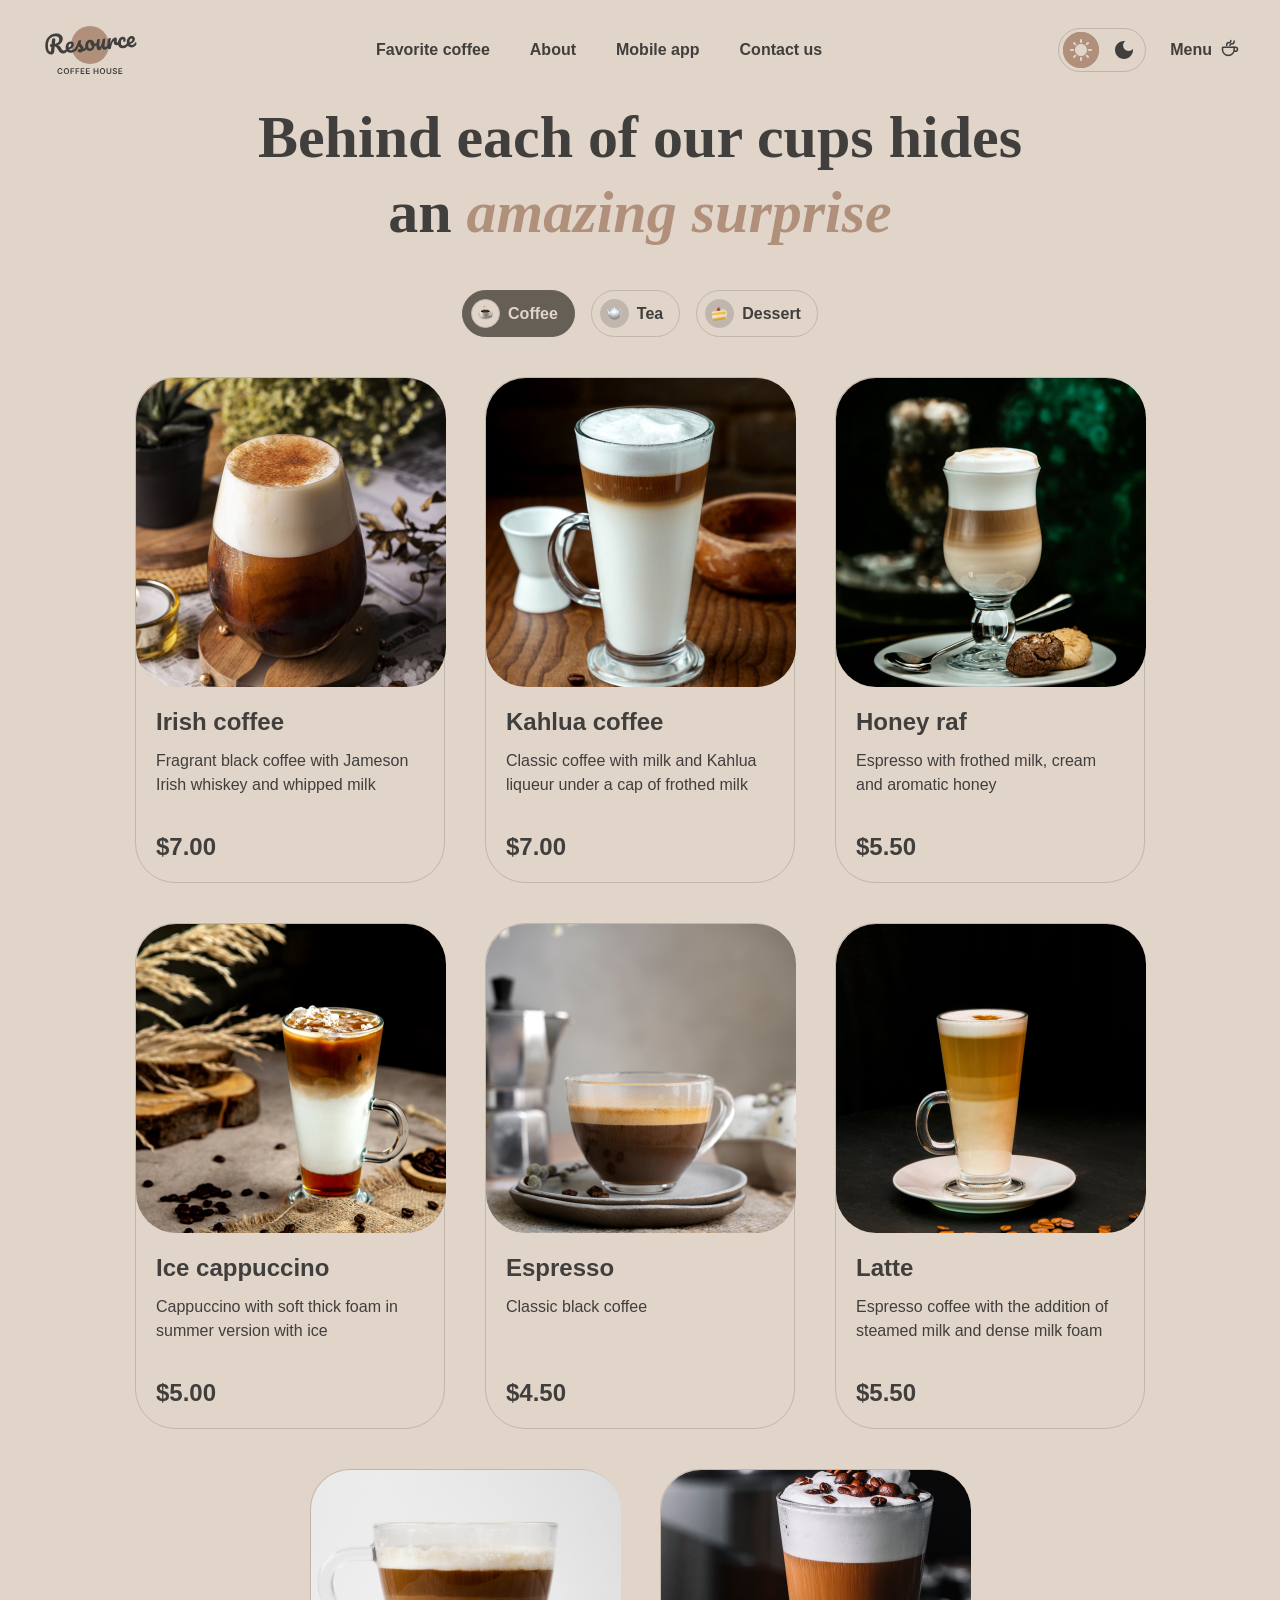
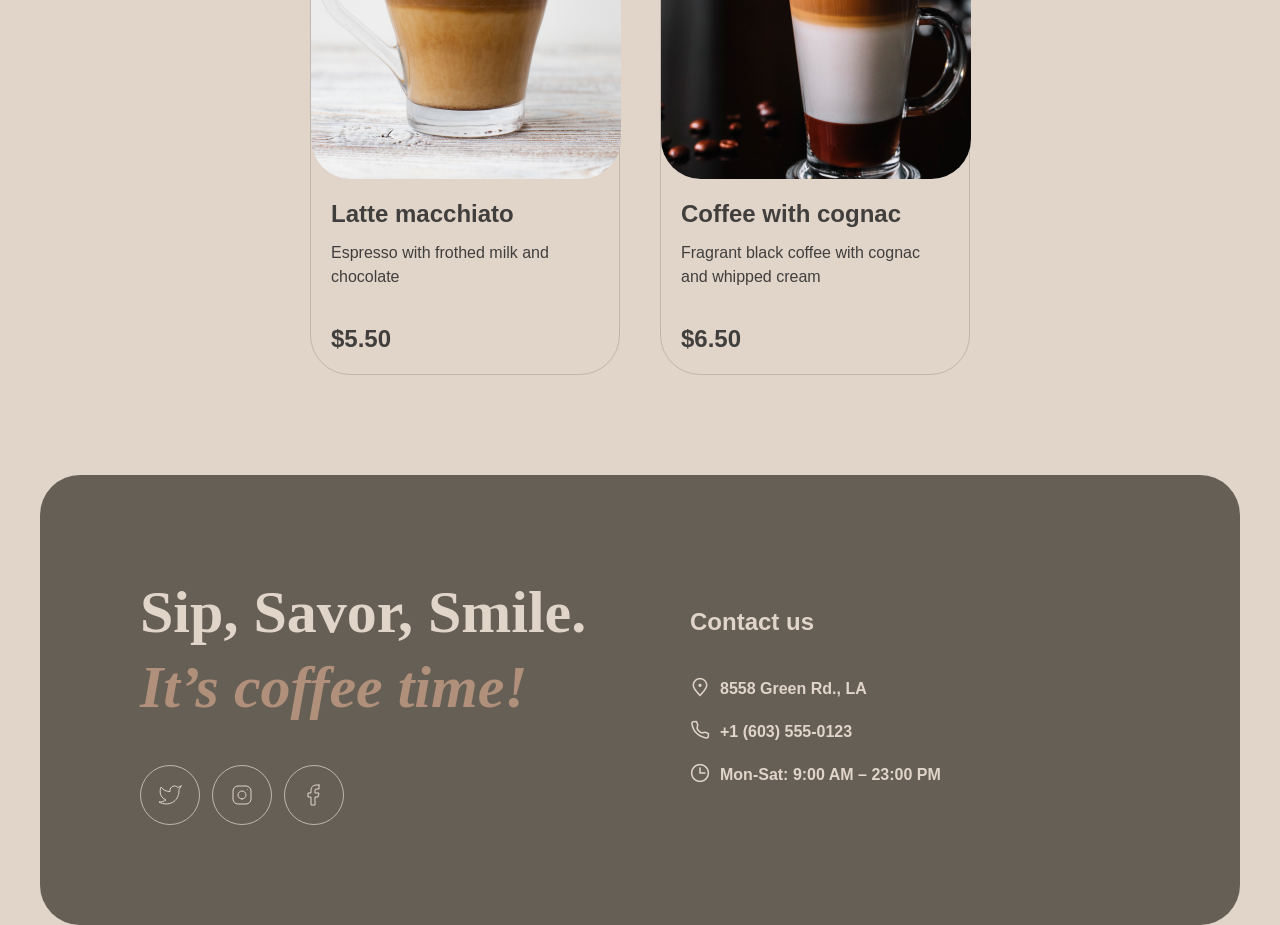
==== commit fbe34a34: "feat: add switching between categories and displaying additional cards" ====
--- a/html/menu.html
+++ b/html/menu.html
@@ -52,7 +52,10 @@
             </ul>
           </nav>
           <div class="header__actions">
-            <div class="header__theme-switch theme-switch-header">
+            <div
+              id="theme-toggle"
+              class="header__theme-switch theme-switch-header"
+            >
               <div class="theme-switch-header__light">
                 <svg
                   width="36"
@@ -88,6 +91,7 @@
               >Menu
 
               <img
+                id="header__button"
                 src="./../assets/images/icons/coffee-cup.svg"
                 alt="coffee cup icon"
               />
@@ -453,7 +457,22 @@
                 </div>
               </div>
             </div>
-            <div class="block__refresh"></div>
+            <div class="block__refresh">
+              <svg
+                width="21"
+                height="21"
+                viewBox="0 0 21 21"
+                fill="none"
+                xmlns="http://www.w3.org/2000/svg"
+              >
+                <path
+                  d="M20.3883 12C19.6645 16.8113 15.513 20.5 10.5 20.5C4.97715 20.5 0.5 16.0228 0.5 10.5C0.5 4.97715 4.97715 0.5 10.5 0.5C14.6006 0.5 18.1248 2.96819 19.6679 6.5"
+                  stroke="#403F3D"
+                  stroke-linecap="round"
+                  stroke-linejoin="round"
+                />
+              </svg>
+            </div>
           </section>
         </main>
         <footer class="footer" id="footer">
@@ -569,4 +588,6 @@
       </div>
     </div>
   </body>
+  <script src="../js/common/script.js" type="module"></script>
+  <script src="../js/menu-page/menu.js" type="module"></script>
 </html>
--- a/styles/css/style.css
+++ b/styles/css/style.css
@@ -5,8 +5,19 @@
   --background-body: #e1d4c9;
   --background-container: #665f55;
   --background-backdrop: rgba(64, 63, 61, 0.8);
-  --border-light: #c1b6ad;
-  --border-dark: #665f55;
+  --dark-border-primary: #c1b6ad;
+  --dark-border-inverse: #665f55;
+}
+
+html.dark {
+  --text-accent: #b0907a;
+  --text-light: #e1d4c9;
+  --text-dark: #e1d4c9;
+  --background-body: #292826;
+  --background-container: #403f3d;
+  --background-backdrop: rgba(41, 40, 38, 0.8);
+  --dark-border-primary: #665f55;
+  --dark-border-inverse: #c1b6ad;
 }
 
 html,
@@ -138,7 +149,7 @@
       -ms-flex-align: center;
           align-items: center;
   border-radius: 100px;
-  border: 1px solid var(--border-dark);
+  border: 1px solid var(--dark-border-inverse);
   background-color: transparent;
   cursor: pointer;
 }
@@ -255,6 +266,25 @@
 
 .theme-switch-header__light {
   border-radius: 100px;
+  display: -webkit-box;
+  display: -ms-flexbox;
+  display: flex;
+  -webkit-box-pack: center;
+      -ms-flex-pack: center;
+          justify-content: center;
+  -webkit-box-align: center;
+      -ms-flex-align: center;
+          align-items: center;
+  width: 36px;
+  height: 36px;
+  border-radius: 100px;
+  background-color: #af917e;
+  -webkit-transition: all 0.7s;
+  transition: all 0.7s;
+  border-radius: 100px;
+}
+.theme-switch-header__light path {
+  fill: "#E1D4C9";
 }
 .theme-switch-header__dark {
   display: -webkit-box;
@@ -275,6 +305,50 @@
 }
 .theme-switch-header__dark svg path {
   fill: #403f3d;
+  -webkit-transition: all 0.7s;
+  transition: all 0.7s;
+}
+
+html.dark .theme-switch-header__light {
+  display: -webkit-box;
+  display: -ms-flexbox;
+  display: flex;
+  -webkit-box-pack: center;
+      -ms-flex-pack: center;
+          justify-content: center;
+  -webkit-box-align: center;
+      -ms-flex-align: center;
+          align-items: center;
+  width: 36px;
+  height: 36px;
+  border-radius: 100px;
+  background-color: transparent;
+  -webkit-transition: all 0.7s;
+  transition: all 0.7s;
+  border-radius: 100px;
+}
+html.dark .theme-switch-header__light path {
+  fill: "#E1D4C9";
+}
+html.dark .theme-switch-header__dark {
+  display: -webkit-box;
+  display: -ms-flexbox;
+  display: flex;
+  -webkit-box-pack: center;
+      -ms-flex-pack: center;
+          justify-content: center;
+  -webkit-box-align: center;
+      -ms-flex-align: center;
+          align-items: center;
+  width: 36px;
+  height: 36px;
+  border-radius: 100px;
+  -webkit-transition: all 0.7s;
+  transition: all 0.7s;
+  background-color: #af907c;
+}
+html.dark .theme-switch-header__dark svg path {
+  fill: #e1d4c9;
   -webkit-transition: all 0.7s;
   transition: all 0.7s;
 }
@@ -370,6 +444,22 @@
     transition: all 0.7s;
   }
   .theme-switch-header:hover .theme-switch-header__dark svg path {
+    fill: #e1d4c9;
+    -webkit-transition: all 0.7s;
+    transition: all 0.7s;
+  }
+  html.dark .theme-switch-header:hover .theme-switch-header__light {
+    background-color: #413f3e;
+  }
+  html.dark .theme-switch-header:hover .theme-switch-header__light svg {
+    fill: #282828;
+  }
+  html.dark .theme-switch-header:hover .theme-switch-header__dark {
+    background-color: #af907c;
+    -webkit-transition: all 0.7s;
+    transition: all 0.7s;
+  }
+  html.dark .theme-switch-header:hover .theme-switch-header__dark svg path {
     fill: #e1d4c9;
     -webkit-transition: all 0.7s;
     transition: all 0.7s;
@@ -599,6 +689,7 @@
 }
 .favorites-coffee__title {
   padding-bottom: 40px;
+  color: var(--text-dark);
 }
 .slider {
   display: -webkit-box;
@@ -612,22 +703,31 @@
           align-items: center;
 }
 .slider__wrapper {
-  width: 480px;
+  width: 100%;
+  max-width: 1152px;
   margin: 0 auto;
   overflow: hidden;
   margin-bottom: 40px;
+  position: relative;
 }
 .slider__list {
   display: -webkit-box;
   display: -ms-flexbox;
   display: flex;
-  position: relative;
-  left: 0;
-  -webkit-transition: all 0.3s;
-  transition: all 0.3s;
-}
+  width: 100%;
+  -webkit-transition: -webkit-transform 0.5s ease-in-out;
+  transition: -webkit-transform 0.5s ease-in-out;
+  transition: transform 0.5s ease-in-out;
+  transition: transform 0.5s ease-in-out, -webkit-transform 0.5s ease-in-out;
+}
+.slider__item {
+  -webkit-box-flex: 0;
+      -ms-flex: 0 0 100%;
+          flex: 0 0 100%;
+  max-width: 100%;
+}
+
 .item-slider {
-  overflow: hidden;
   width: 100%;
   -ms-flex-negative: 0;
       flex-shrink: 0;
@@ -651,7 +751,7 @@
           align-items: center;
 }
 .item-slider__picture {
-  max-width: 100%;
+  max-width: 480px;
   display: -webkit-box;
   display: -ms-flexbox;
   display: flex;
@@ -663,12 +763,13 @@
           align-items: flex-start;
 }
 .item-slider__picture img {
-  width: 100%;
+  max-width: 480px;
   max-width: 100%;
   height: auto;
 }
 .item-slider__content {
   max-width: 480px;
+  width: 100%;
   margin: 0 auto;
   display: -webkit-box;
   display: -ms-flexbox;
@@ -732,7 +833,7 @@
       -ms-flex-align: center;
           align-items: center;
   border-radius: 100px;
-  border: 1px solid var(--border-dark);
+  border: 1px solid var(--dark-border-inverse);
   background-color: transparent;
   -webkit-transition: all 0.5s;
   transition: all 0.5s;
@@ -744,6 +845,12 @@
   -webkit-transition: all 0.5s;
   transition: all 0.5s;
 }
+html.dark .slider__control svg path {
+  stroke: #e1d3c8;
+  -webkit-transition: all 0.5s;
+  transition: all 0.5s;
+}
+
 .slider__indicators {
   display: -webkit-box;
   display: -ms-flexbox;
@@ -760,7 +867,7 @@
   height: 4px;
   width: 40px;
   border-radius: 100px;
-  background: var(--border-light);
+  background: var(--dark-border-primary);
 }
 .slider__indicator span {
   display: block;
@@ -769,7 +876,7 @@
 .slider__indicator_active span {
   width: 100%;
   border-radius: 100px;
-  background: var(--border-dark);
+  background: var(--dark-border-inverse);
 }
 
 @media (hover: hover) {
@@ -786,9 +893,8 @@
 }
 @media (max-width: 715.99px) {
   .slider__wrapper {
-    width: 348px;
+    max-width: 348px;
     margin: 0 auto;
-    overflow: hidden;
     margin-bottom: 40px;
   }
   .slider__content {
@@ -803,6 +909,7 @@
 }
 .about__title {
   margin-bottom: 40px;
+  color: var(--text-dark);
 }
 .about__galleray {
   max-width: 1360px;
@@ -891,6 +998,9 @@
   -webkit-box-align: center;
       -ms-flex-align: center;
           align-items: center;
+}
+.mobile-app__title {
+  color: var(--text-dark);
 }
 .mobile-app__content {
   -webkit-box-flex: 0;
@@ -938,7 +1048,7 @@
   width: 200px;
   padding: 12px 20px;
   border-radius: 100px;
-  border: 1px solid var(--border-dark);
+  border: 1px solid var(--dark-border-inverse);
   background-color: transparent;
   -webkit-transition: all 0.5s;
   transition: all 0.5s;
@@ -1146,7 +1256,7 @@
       -ms-flex-align: center;
           align-items: center;
   border-radius: 100px;
-  border: 1px solid var(--border-light);
+  border: 1px solid var(--dark-border-primary);
   cursor: pointer;
   background-color: transparent;
   -webkit-transition: all 0.5s;
@@ -1228,7 +1338,7 @@
           align-items: center;
   gap: 8px;
   border-radius: 100px;
-  border: 1px solid var(--border-light);
+  border: 1px solid var(--dark-border-primary);
   background-color: transparent;
   color: var(--text-dark);
   font-size: 1.6rem;
@@ -1262,8 +1372,8 @@
       -ms-flex-align: center;
           align-items: center;
   border-radius: 100px;
-  border: 1px solid var(--border-light);
-  background: var(--border-light);
+  border: 1px solid var(--dark-border-primary);
+  background: var(--dark-border-primary);
 }
 .block__showcase {
   display: none;
@@ -1289,20 +1399,31 @@
   display: none;
 }
 .block__refresh {
+  position: relative;
   display: none;
   width: 60px;
   height: 60px;
   margin: 0 auto 100px;
   border-radius: 100px;
-  border: 1px solid var(--border-dark, #665f55);
+  border: 1px solid var(--dark-border-inverse, #665f55);
   background-color: transparent;
-  background-image: url("../../assets/images/icons/refresh.png");
-  background-size: 24px 24px;
-  background-position: center center;
-  background-repeat: no-repeat;
+  cursor: pointer;
+}
+.block__refresh svg {
+  display: block;
+  position: absolute;
+  top: 50%;
+  left: 50%;
+  -webkit-transform: translate(-50%, -50%);
+      -ms-transform: translate(-50%, -50%);
+          transform: translate(-50%, -50%);
 }
 .block__refresh.active {
   display: block;
+}
+
+html.dark .block__refresh svg path {
+  stroke: #c1b6ad;
 }
 
 .item {
@@ -1316,7 +1437,7 @@
   height: 506px;
   max-width: 310px;
   border-radius: 40px;
-  border: 1px solid var(--border-light, #c1b6ad);
+  border: 1px solid var(--dark-border-primary, #c1b6ad);
   cursor: pointer;
 }
 .item__image {
@@ -1403,7 +1524,7 @@
     transition: all 0.7s;
   }
 }
-@media (max-width: 768.99px) {
+@media (max-width: 767px) {
   .block {
     margin-bottom: 40px;
   }
@@ -1522,7 +1643,7 @@
   font-weight: 600;
   line-height: 150%; /* 24px */
   border-radius: 100px;
-  border: 1px solid var(--border-light);
+  border: 1px solid var(--dark-border-primary);
   padding: 8px 16px 8px 8px;
   display: -webkit-box;
   display: -ms-flexbox;
@@ -1534,7 +1655,7 @@
 }
 .modal__sign-button {
   border-radius: 100px;
-  background: var(--border-light);
+  background: var(--dark-border-primary);
   display: -webkit-box;
   display: -ms-flexbox;
   display: flex;
@@ -1568,7 +1689,7 @@
   line-height: 125%; /* 30px */
   padding-bottom: 20px;
   margin-bottom: 12px;
-  border-bottom: 1px solid var(--border-light);
+  border-bottom: 1px solid var(--dark-border-primary);
 }
 .modal__information {
   padding-left: 24px;
@@ -1594,7 +1715,7 @@
       -ms-flex-align: center;
           align-items: center;
   border-radius: 100px;
-  border: 1px solid var(--border-dark);
+  border: 1px solid var(--dark-border-inverse);
   height: 44px;
   font-size: 16px;
   font-weight: 600;
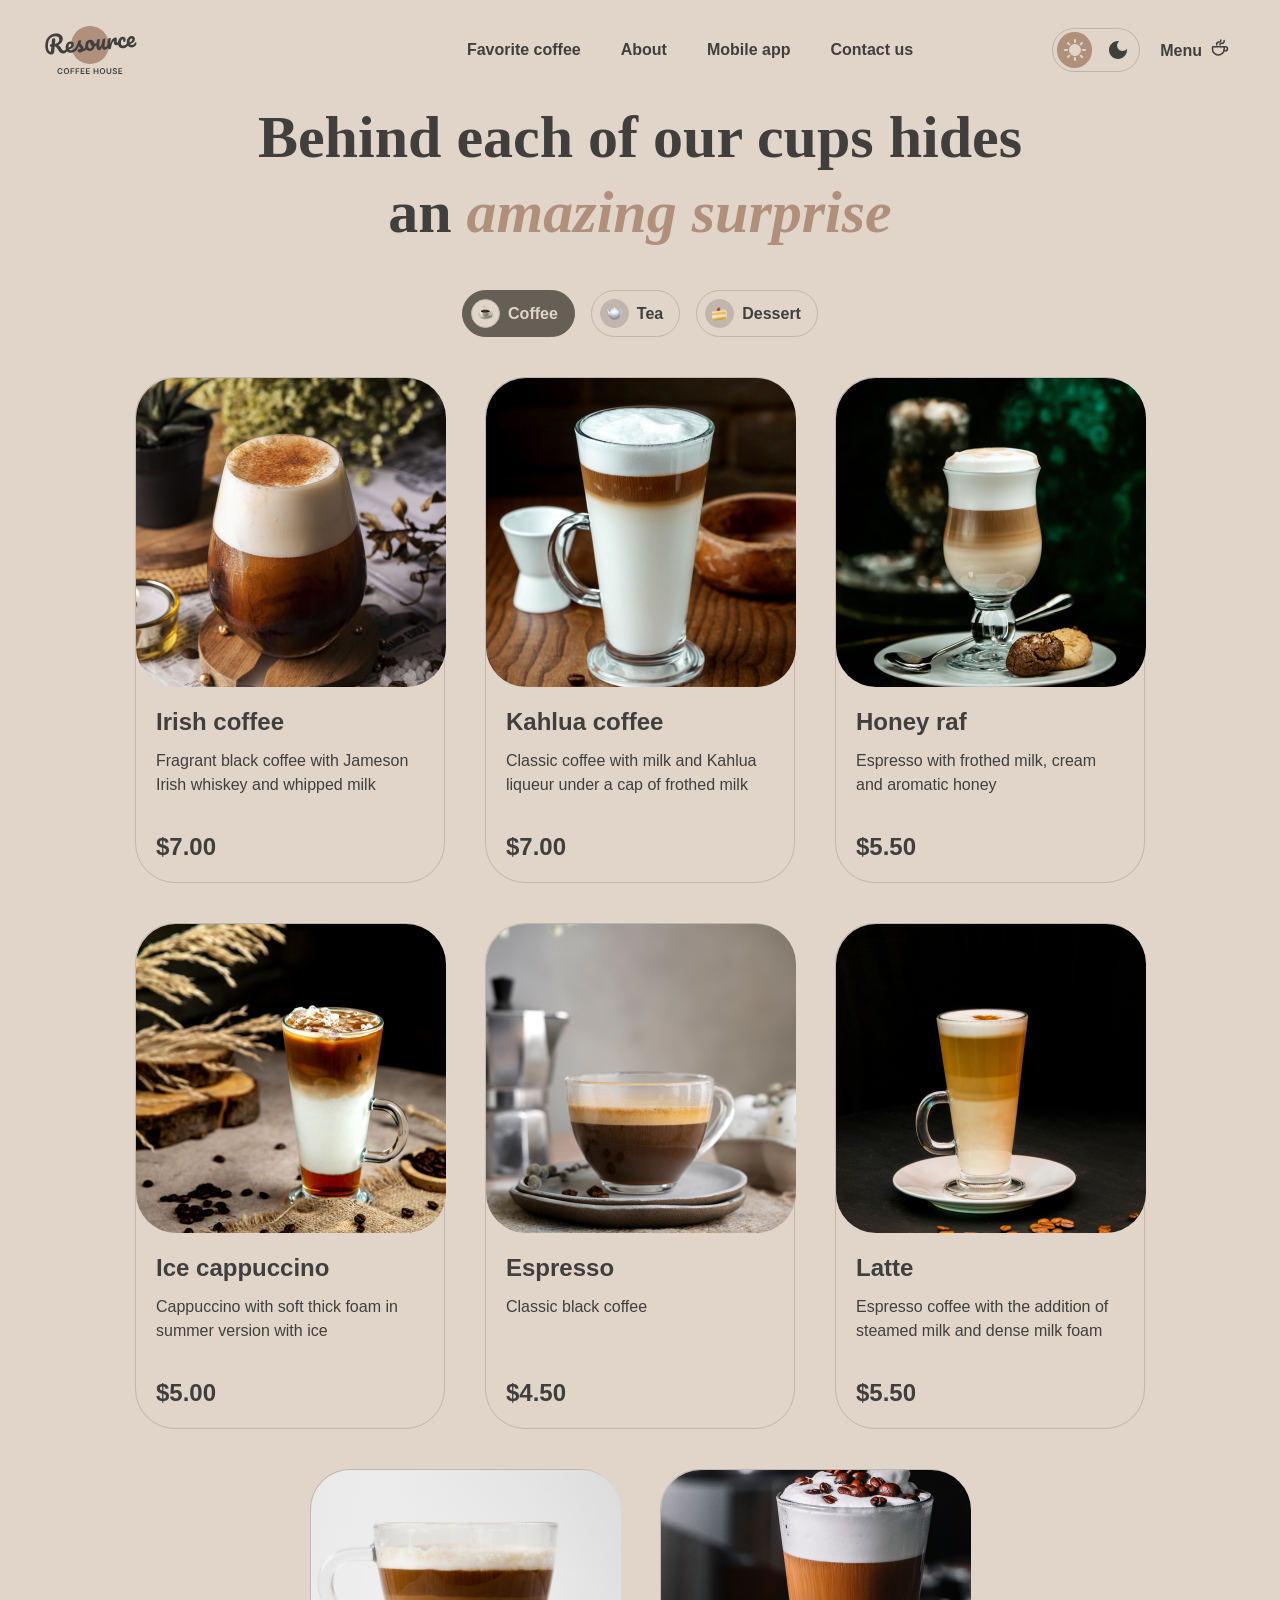
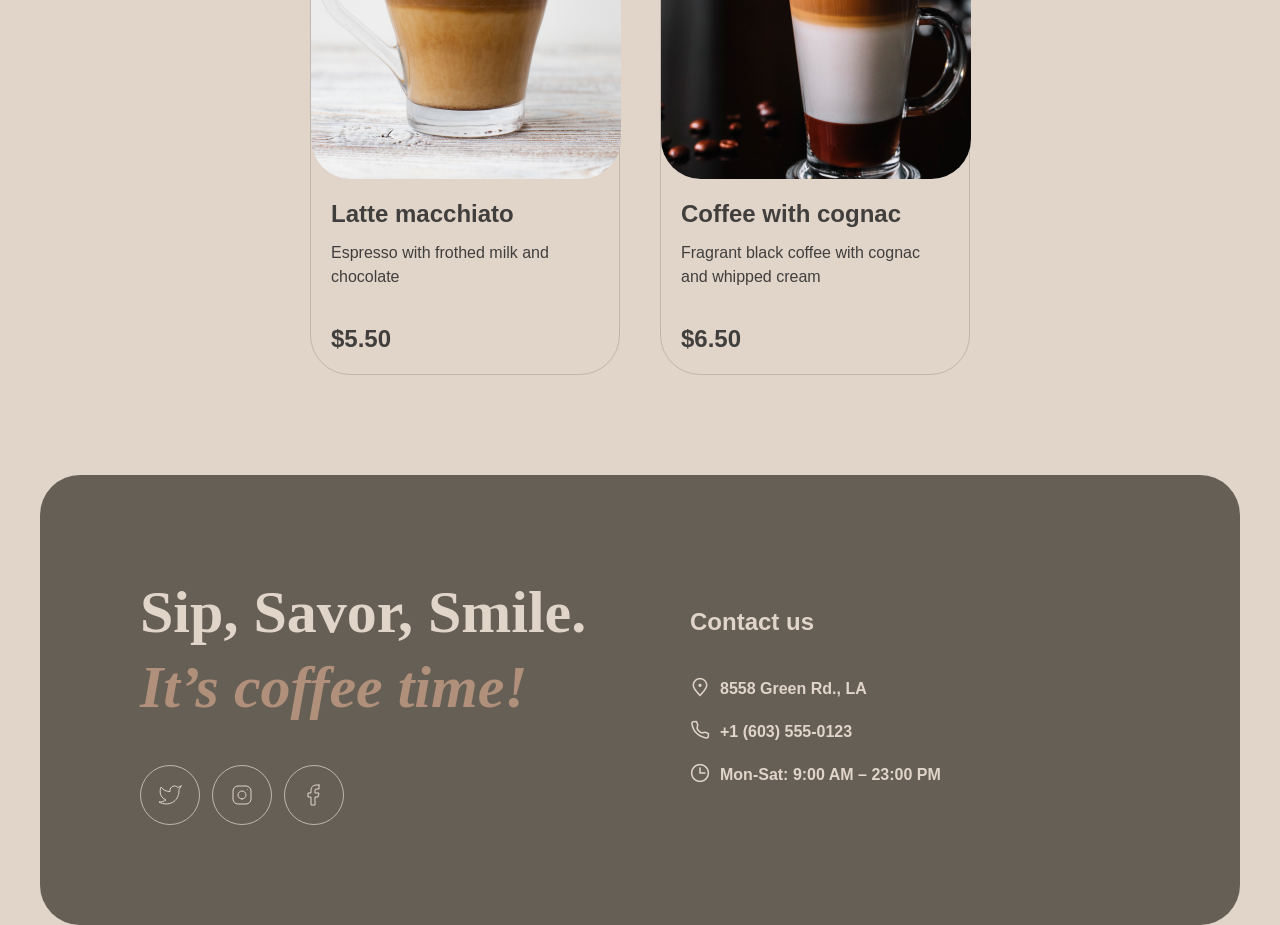
==== commit cd870383: "feat:add burger menu" ====
--- a/html/menu.html
+++ b/html/menu.html
@@ -22,7 +22,7 @@
     <link rel="stylesheet" href="./../styles/css/style.css" />
     <title>Menu</title>
   </head>
-  <body>
+  <body class="body">
     <div class="wrapper">
       <div class="container">
         <div class="header">
@@ -46,8 +46,19 @@
               <li class="menu-header__item">
                 <a href="#mobile-app" class="menu-header__link">Mobile app</a>
               </li>
-              <li class="mmenu-header__item">
+              <li class="menu-header__item">
                 <a href="#footer" class="menu-header__link">Contact us</a>
+              </li>
+              <li class="menu-header__item">
+                <a class="header__button menu-header__link" href="menu.html"
+                  >Menu
+
+                  <img
+                    id="header__button"
+                    src="./../assets/images/icons/coffee-cup.svg"
+                    alt="coffee cup icon"
+                  />
+                </a>
               </li>
             </ul>
           </nav>
@@ -58,15 +69,14 @@
             >
               <div class="theme-switch-header__light">
                 <svg
-                  width="36"
-                  height="36"
-                  viewBox="0 0 36 36"
+                  width="22"
+                  height="22"
+                  viewBox="0 0 22 22"
                   fill="none"
                   xmlns="http://www.w3.org/2000/svg"
                 >
-                  <rect width="36" height="36" rx="18" fill="#B0907A" />
                   <path
-                    d="M17 10V8C17 7.45 17.45 7 18 7C18.55 7 19 7.45 19 8V10C19 10.55 18.55 11 18 11C17.45 11 17 10.55 17 10ZM24.36 13.05L25.77 11.63C26.16 11.24 26.16 10.61 25.77 10.22C25.38 9.83 24.75 9.83 24.36 10.22L22.95 11.64C22.56 12.03 22.56 12.66 22.95 13.05C23.34 13.44 23.97 13.44 24.36 13.05ZM28 17H26C25.45 17 25 17.45 25 18C25 18.55 25.45 19 26 19H28C28.55 19 29 18.55 29 18C29 17.45 28.55 17 28 17ZM18 25C17.45 25 17 25.45 17 26V28C17 28.55 17.45 29 18 29C18.55 29 19 28.55 19 28V26C19 25.45 18.55 25 18 25ZM11.64 13.05L10.22 11.64C9.83 11.25 9.83 10.61 10.22 10.23C10.61 9.85 11.25 9.84 11.63 10.23L13.04 11.64C13.43 12.03 13.43 12.67 13.04 13.05C12.65 13.43 12.02 13.44 11.64 13.05ZM22.95 22.95C22.56 23.34 22.56 23.98 22.95 24.36L24.36 25.77C24.75 26.16 25.39 26.16 25.77 25.77C26.16 25.38 26.16 24.74 25.77 24.36L24.36 22.95C23.98 22.56 23.34 22.56 22.95 22.95ZM8 19H10C10.55 19 11 18.55 11 18C11 17.45 10.55 17 10 17H8C7.45 17 7 17.45 7 18C7 18.55 7.45 19 8 19ZM11.64 25.78L13.05 24.37C13.44 23.98 13.44 23.34 13.05 22.96C12.66 22.58 12.02 22.57 11.64 22.96L10.23 24.37C9.84 24.76 9.84 25.4 10.23 25.78C10.61 26.17 11.25 26.17 11.64 25.78ZM18 12C14.69 12 12 14.69 12 18C12 21.31 14.69 24 18 24C21.31 24 24 21.31 24 18C24 14.69 21.31 12 18 12Z"
+                    d="M10 3V1C10 0.45 10.45 0 11 0C11.55 0 12 0.45 12 1V3C12 3.55 11.55 4 11 4C10.45 4 10 3.55 10 3ZM17.36 6.05L18.77 4.63C19.16 4.24 19.16 3.61 18.77 3.22C18.38 2.83 17.75 2.83 17.36 3.22L15.95 4.64C15.56 5.03 15.56 5.66 15.95 6.05C16.34 6.44 16.97 6.44 17.36 6.05ZM21 10H19C18.45 10 18 10.45 18 11C18 11.55 18.45 12 19 12H21C21.55 12 22 11.55 22 11C22 10.45 21.55 10 21 10ZM11 18C10.45 18 10 18.45 10 19V21C10 21.55 10.45 22 11 22C11.55 22 12 21.55 12 21V19C12 18.45 11.55 18 11 18ZM4.64 6.05L3.22 4.64C2.83 4.25 2.83 3.61 3.22 3.23C3.61 2.85 4.25 2.84 4.63 3.23L6.04 4.64C6.43 5.03 6.43 5.67 6.04 6.05C5.65 6.43 5.02 6.44 4.64 6.05ZM15.95 15.95C15.56 16.34 15.56 16.98 15.95 17.36L17.36 18.77C17.75 19.16 18.39 19.16 18.77 18.77C19.16 18.38 19.16 17.74 18.77 17.36L17.36 15.95C16.98 15.56 16.34 15.56 15.95 15.95ZM1 12H3C3.55 12 4 11.55 4 11C4 10.45 3.55 10 3 10H1C0.45 10 0 10.45 0 11C0 11.55 0.45 12 1 12ZM4.64 18.78L6.05 17.37C6.44 16.98 6.44 16.34 6.05 15.96C5.66 15.58 5.02 15.57 4.64 15.96L3.23 17.37C2.84 17.76 2.84 18.4 3.23 18.78C3.61 19.17 4.25 19.17 4.64 18.78ZM11 5C7.69 5 5 7.69 5 11C5 14.31 7.69 17 11 17C14.31 17 17 14.31 17 11C17 7.69 14.31 5 11 5Z"
                     fill="#E1D4C9"
                   />
                 </svg>
@@ -87,15 +97,7 @@
                 </svg>
               </div>
             </div>
-            <a class="header__button" href="menu.html"
-              >Menu
 
-              <img
-                id="header__button"
-                src="./../assets/images/icons/coffee-cup.svg"
-                alt="coffee cup icon"
-              />
-            </a>
             <button class="header__burger"><span></span> <span></span></button>
           </div>
         </div>
--- a/styles/css/style.css
+++ b/styles/css/style.css
@@ -123,6 +123,7 @@
   }
 }
 .header {
+  position: relative;
   width: 100%;
   min-height: 100px;
   display: -webkit-box;
@@ -159,7 +160,7 @@
   position: absolute;
   width: 16px;
   height: 1.5px;
-  background-color: #282828;
+  background-color: var(--dark-border-inverse);
   -webkit-transition: all 0.5s;
   transition: all 0.5s;
 }
@@ -198,6 +199,12 @@
   height: 52px;
 }
 .header__theme-switch {
+  position: absolute;
+  top: 50%;
+  -webkit-transform: translateY(-50%);
+      -ms-transform: translateY(-50%);
+          transform: translateY(-50%);
+  right: 100px;
   display: -webkit-box;
   display: -ms-flexbox;
   display: flex;
@@ -216,16 +223,15 @@
   cursor: pointer;
 }
 .header__button {
-  position: relative;
-  display: -webkit-box;
-  display: -ms-flexbox;
-  display: flex;
-  -webkit-box-pack: center;
-      -ms-flex-pack: center;
-          justify-content: center;
-  -webkit-box-align: start;
-      -ms-flex-align: start;
-          align-items: flex-start;
+  display: -webkit-box;
+  display: -ms-flexbox;
+  display: flex;
+  -webkit-box-pack: center;
+      -ms-flex-pack: center;
+          justify-content: center;
+  -webkit-box-align: center;
+      -ms-flex-align: center;
+          align-items: center;
   gap: 8px;
   color: var(--text-dark);
   font-size: 1.6em;
@@ -234,7 +240,8 @@
   line-height: 150%; /* 24px */
 }
 .header__button img {
-  display: block;
+  display: inline-block;
+  padding-bottom: 5px;
 }
 .header__button::before {
   position: absolute;
@@ -278,7 +285,7 @@
   width: 36px;
   height: 36px;
   border-radius: 100px;
-  background-color: #af917e;
+  background-color: var(--text-accent);
   -webkit-transition: all 0.7s;
   transition: all 0.7s;
   border-radius: 100px;
@@ -328,7 +335,7 @@
   border-radius: 100px;
 }
 html.dark .theme-switch-header__light path {
-  fill: "#E1D4C9";
+  fill: var(--text-light);
 }
 html.dark .theme-switch-header__dark {
   display: -webkit-box;
@@ -373,17 +380,26 @@
   display: -webkit-box;
   display: -ms-flexbox;
   display: flex;
-  -webkit-box-pack: center;
-      -ms-flex-pack: center;
-          justify-content: center;
-  -webkit-box-align: center;
-      -ms-flex-align: center;
-          align-items: center;
-  gap: 40px;
+  -ms-flex-wrap: wrap;
+      flex-wrap: wrap;
+  -webkit-box-pack: center;
+      -ms-flex-pack: center;
+          justify-content: center;
+  -webkit-box-align: center;
+      -ms-flex-align: center;
+          align-items: center;
+  gap: 10px 40px;
+}
+.menu-header__item:last-child {
+  position: absolute;
+  top: 50%;
+  -webkit-transform: translateY(-50%);
+      -ms-transform: translateY(-50%);
+          transform: translateY(-50%);
+  right: 10px;
 }
 .menu-header__link {
   position: relative;
-  display: block;
   color: var(--text-dark);
   font-size: 1.6em;
   font-style: normal;
@@ -451,9 +467,6 @@
   html.dark .theme-switch-header:hover .theme-switch-header__light {
     background-color: #413f3e;
   }
-  html.dark .theme-switch-header:hover .theme-switch-header__light svg {
-    fill: #282828;
-  }
   html.dark .theme-switch-header:hover .theme-switch-header__dark {
     background-color: #af907c;
     -webkit-transition: all 0.7s;
@@ -465,7 +478,23 @@
     transition: all 0.7s;
   }
 }
+@media (max-width: 1085px) {
+  .header {
+    gap: 100px;
+    -webkit-box-pack: start;
+        -ms-flex-pack: start;
+            justify-content: flex-start;
+  }
+  .menu-header {
+    width: 40%;
+  }
+}
 @media (max-width: 768.99px) {
+  .header {
+    -webkit-box-pack: justify;
+        -ms-flex-pack: justify;
+            justify-content: space-between;
+  }
   .menu-header,
   .header__button {
     display: none;
@@ -514,6 +543,9 @@
     font-weight: 600;
     line-height: 125%;
   }
+  .menu-header__item:last-child {
+    position: static;
+  }
   .header__burger {
     display: -webkit-box;
     display: -ms-flexbox;
@@ -623,10 +655,9 @@
 }
 .enjoy__button img {
   position: absolute;
-  top: 50%;
-  -webkit-transform: translateY(-50%);
-      -ms-transform: translateY(-50%);
-          transform: translateY(-50%);
+  -webkit-transform: translateY(-10%);
+      -ms-transform: translateY(-10%);
+          transform: translateY(-10%);
   right: 62px;
   width: 20px;
   height: 20px;
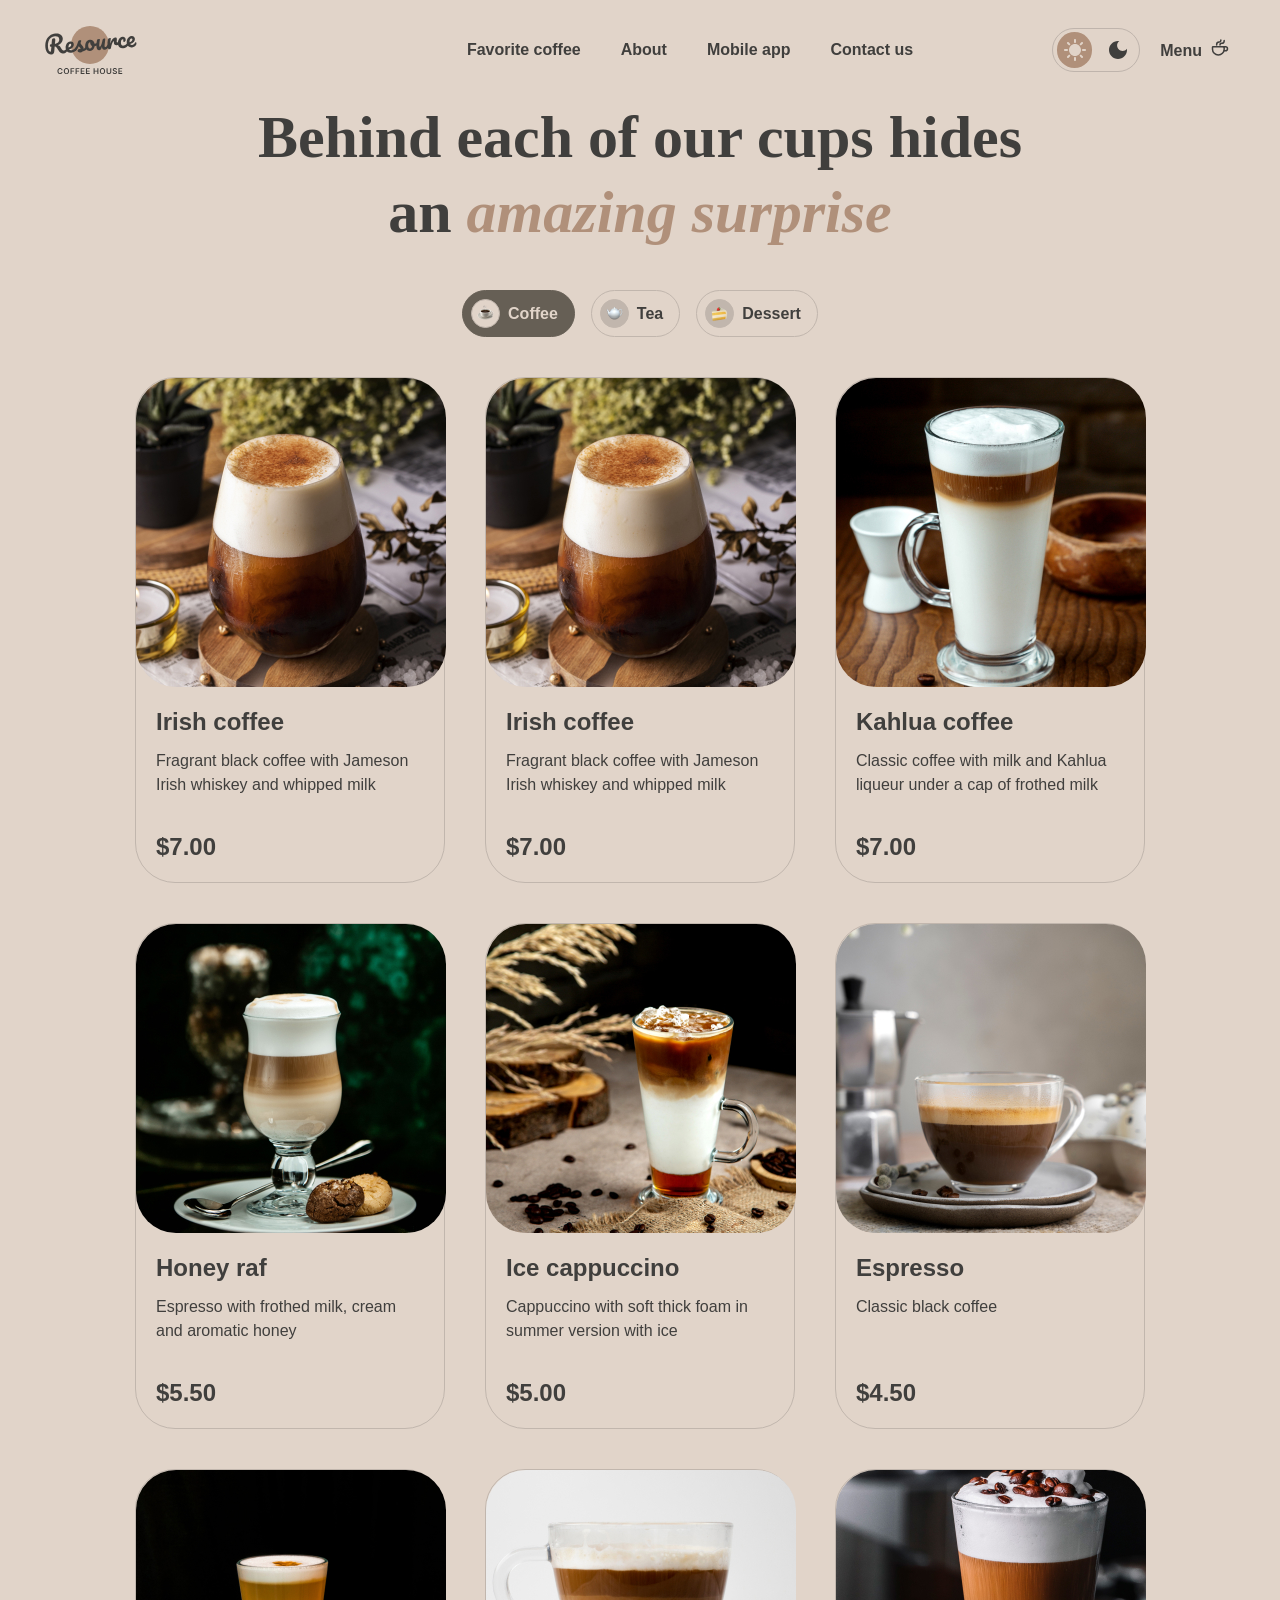
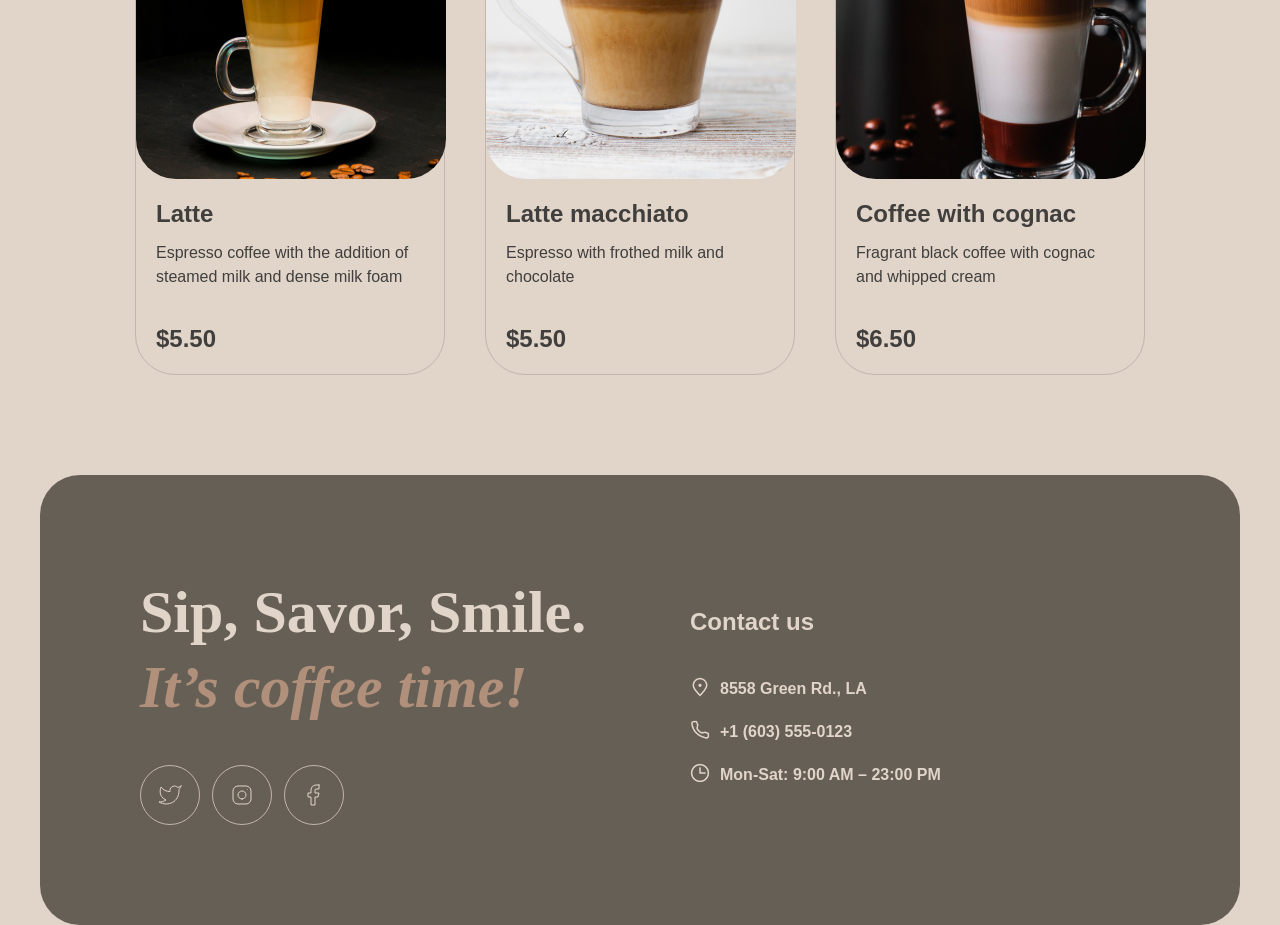
==== commit 10c4879c: "feat: add draw product card" ====
--- a/html/menu.html
+++ b/html/menu.html
@@ -161,7 +161,7 @@
                     <p class="item__price">$7.00</p>
                   </div>
                 </div>
-                <div class="block__item item">
+                <!--  <div class="block__item item">
                   <div class="item__image">
                     <img
                       src="./../assets/pictures/menu/coffee/coffee-2.jpg"
@@ -265,10 +265,10 @@
                     </p>
                     <p class="item__price">$6.50</p>
                   </div>
-                </div>
+                </div> -->
               </div>
               <div class="block__showcase block__showcase-2">
-                <div class="block__item item">
+                <!-- <div class="block__item item">
                   <div class="item__image">
                     <img
                       src="./../assets/pictures/menu/tea/tea-1.png"
@@ -329,10 +329,10 @@
                     </p>
                     <p class="item__price">$5.50</p>
                   </div>
-                </div>
+                </div> -->
               </div>
               <div class="block__showcase block__showcase-3">
-                <div class="block__item item">
+                <!-- <div class="block__item item">
                   <div class="item__image">
                     <img
                       src="./../assets/pictures/menu/dessert/dessert-1.png"
@@ -456,7 +456,7 @@
                     </p>
                     <p class="item__price">$6.50</p>
                   </div>
-                </div>
+                </div> -->
               </div>
             </div>
             <div class="block__refresh">
@@ -587,9 +587,12 @@
             </ul>
           </div>
         </footer>
+        <div class="overlay"></div>
       </div>
     </div>
   </body>
   <script src="../js/common/script.js" type="module"></script>
   <script src="../js/menu-page/menu.js" type="module"></script>
+  <script src="../js/menu-page/modal.js" type="module"></script>
+  <script src="../js/menu-page/carts.js" type="module"></script>
 </html>
--- a/styles/css/style.css
+++ b/styles/css/style.css
@@ -7,6 +7,7 @@
   --background-backdrop: rgba(64, 63, 61, 0.8);
   --dark-border-primary: #c1b6ad;
   --dark-border-inverse: #665f55;
+  --bg-modal: #e1d5c9;
 }
 
 html.dark {
@@ -18,6 +19,7 @@
   --background-backdrop: rgba(41, 40, 38, 0.8);
   --dark-border-primary: #665f55;
   --dark-border-inverse: #c1b6ad;
+  --bg-modal: #403f3d;
 }
 
 html,
@@ -1609,7 +1611,7 @@
   display: none;
   gap: 20px;
   border-radius: 40px;
-  background: var(--background-body);
+  background: var(--bg-modal);
   max-width: 800px;
   padding: 16px;
   -webkit-box-pack: center;
@@ -1683,6 +1685,7 @@
       -ms-flex-align: center;
           align-items: center;
   gap: 8px;
+  cursor: pointer;
 }
 .modal__sign-button {
   border-radius: 100px;
@@ -1698,8 +1701,10 @@
   -webkit-box-align: center;
       -ms-flex-align: center;
           align-items: center;
+  cursor: pointer;
 }
 .modal__button-selected {
+  cursor: pointer;
   color: var(--text-light);
   background: var(--background-container);
 }
@@ -1751,6 +1756,7 @@
   font-size: 16px;
   font-weight: 600;
   line-height: 150%; /* 24px */
+  cursor: pointer;
 }
 
 .modal.modal-open {
